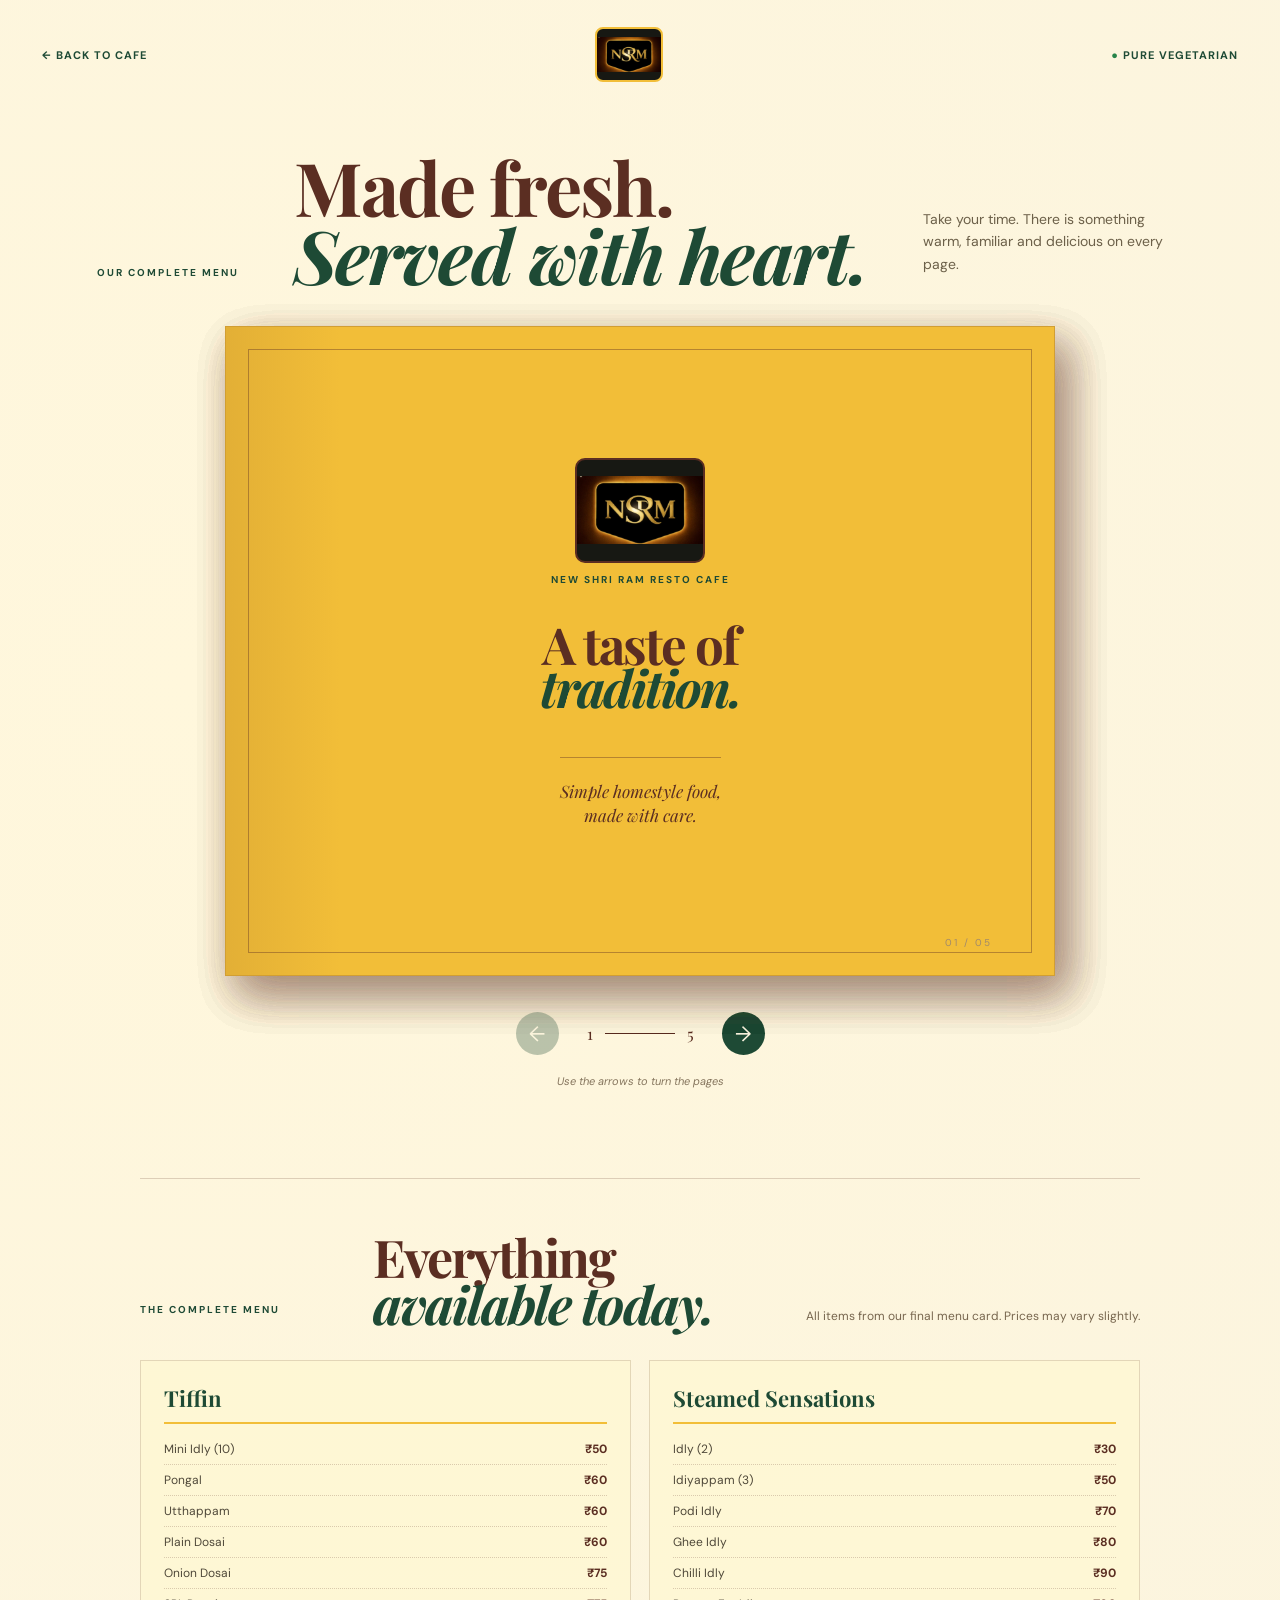
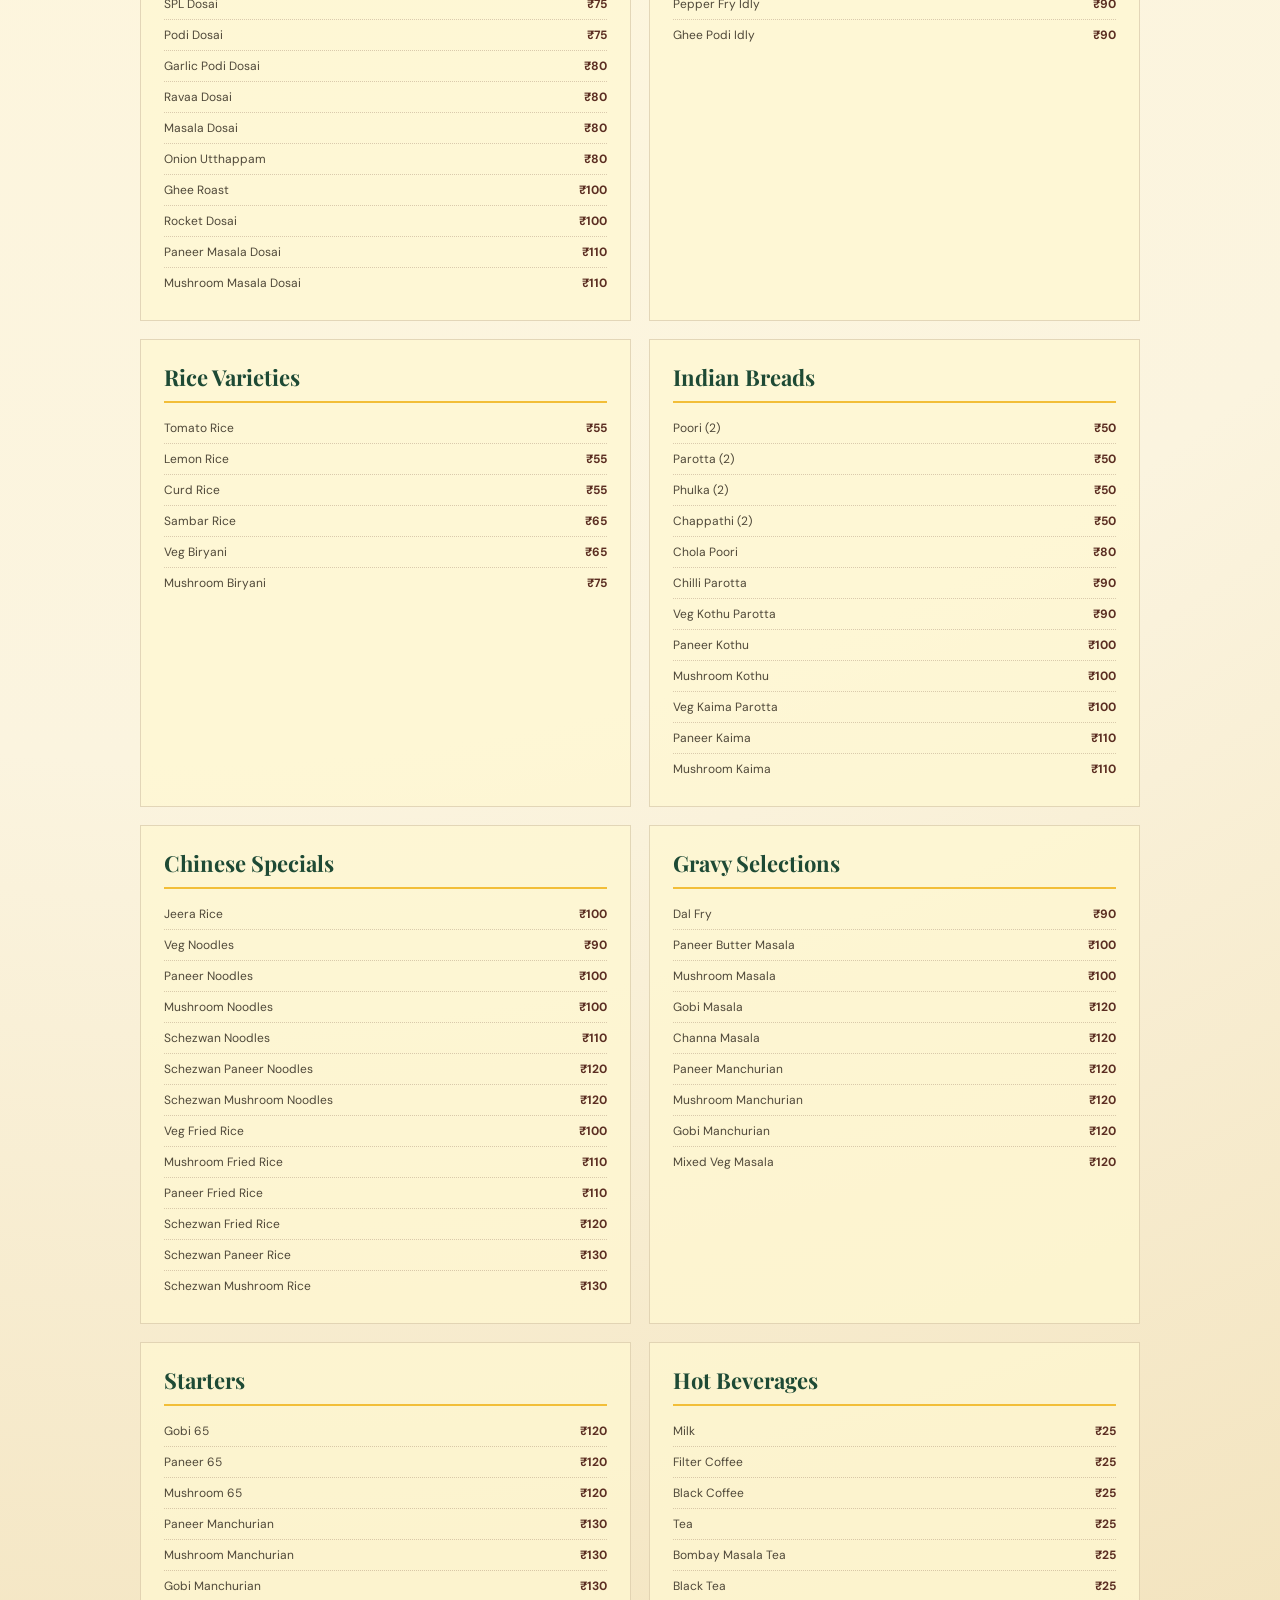
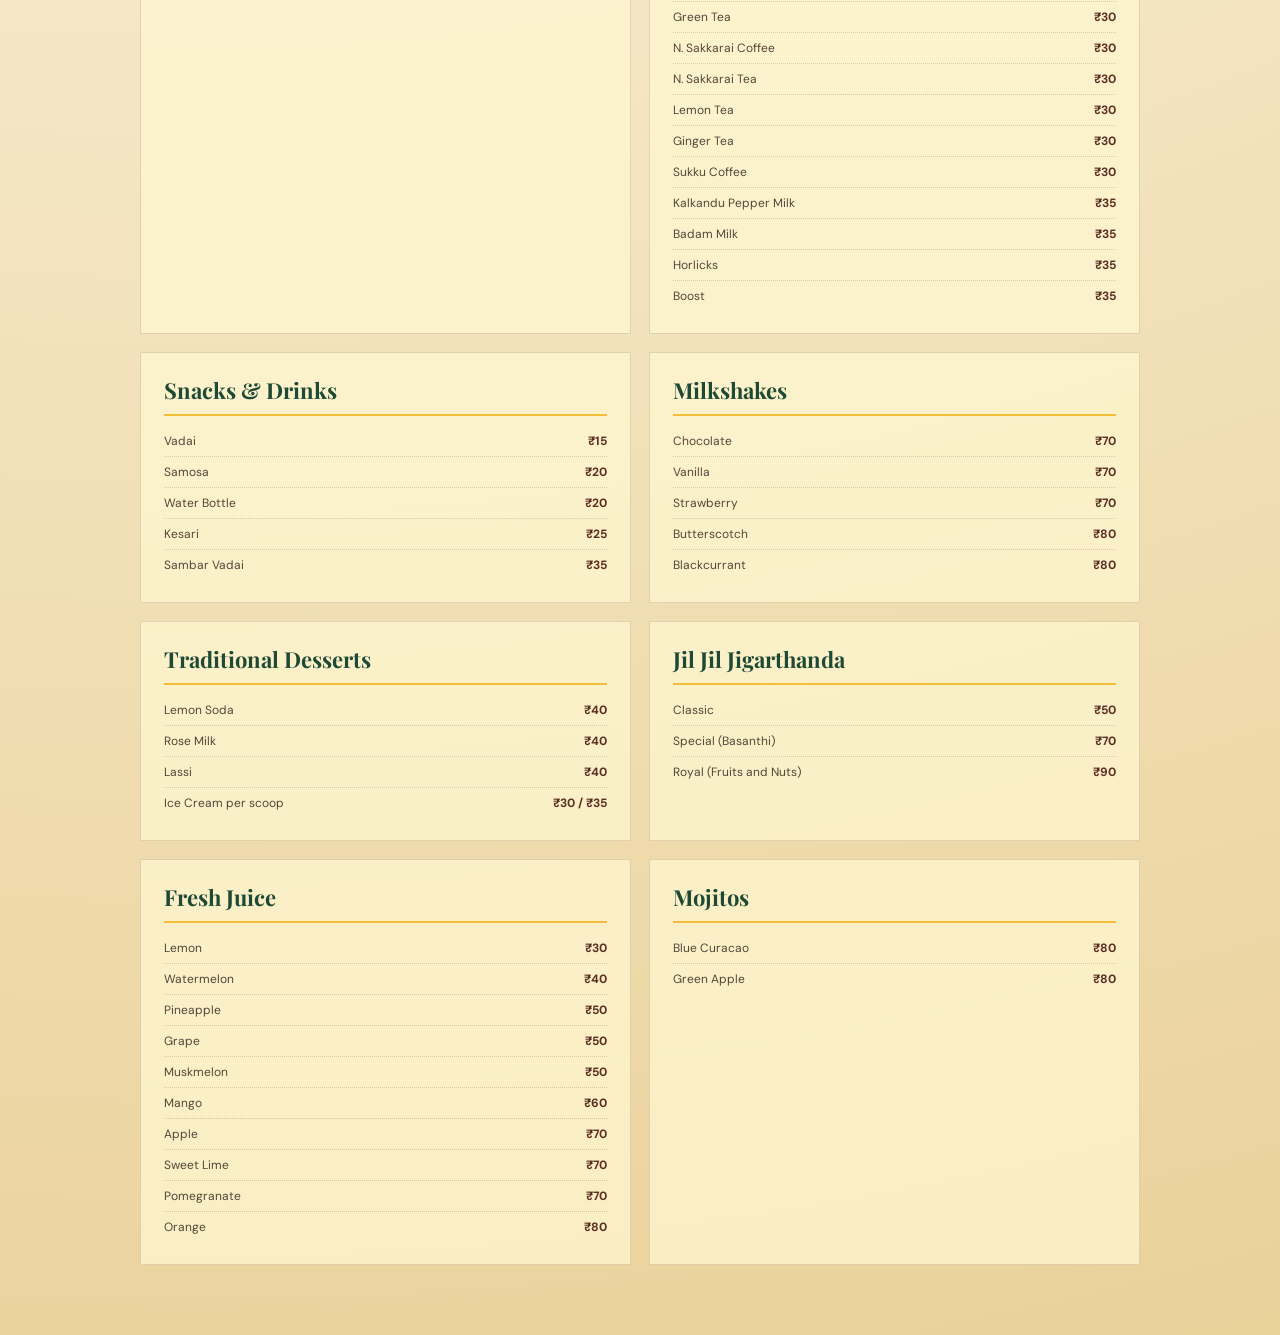
==== menu.html @ d4d5b0c5 "Publish restaurant portfolio website" ====
<!doctype html>
<html lang="en">

<head>
    <meta charset="utf-8">
    <meta name="viewport" content="width=device-width, initial-scale=1">
    <meta name="description"
        content="Complete menu of New Shri Ram Resto Cafe, a pure vegetarian South Indian restaurant in Madurai. See dosa, idli, pongal, rice, biryani, Chinese specials, beverages, juices and desserts with prices.">
    <meta name="keywords"
        content="New Shri Ram menu Madurai, pure veg menu Madurai, South Indian food menu, dosa price Madurai, vegetarian restaurant menu near railway station">
    <meta name="robots" content="index, follow, max-image-preview:large">
    <meta name="theme-color" content="#1e4a35">
    <meta property="og:type" content="website">
    <meta property="og:title" content="Complete Vegetarian Menu | New Shri Ram Resto Cafe Madurai">
    <meta property="og:description"
        content="Browse the complete New Shri Ram Resto Cafe menu with South Indian tiffin, rice, breads, Chinese specials, gravies, drinks and desserts.">
    <meta property="og:image" content="assets/logo.jpeg">
    <title>Complete Pure Vegetarian Menu in Madurai | New Shri Ram Resto Cafe</title>
    <link rel="preconnect" href="https://fonts.googleapis.com">
    <link rel="preconnect" href="https://fonts.gstatic.com" crossorigin>
    <link
        href="https://fonts.googleapis.com/css2?family=DM+Sans:wght@400;500;700&family=Playfair+Display:wght@600;700;800&display=swap"
        rel="stylesheet">
    <link rel="stylesheet" href="menu.css">
</head>

<body>
    <header class="menu-header">
        <a class="back-link" href="index.html">← Back to cafe</a>
        <a class="menu-brand" href="index.html"><img src="assets/logo.jpeg" alt="New Shri Ram Resto Cafe logo"></a>
        <span class="pure-veg">● Pure vegetarian</span>
    </header>

    <main class="menu-book-wrap">
        <div class="menu-intro">
            <p class="eyebrow">Our complete menu</p>
            <h1>Made fresh.<br><em>Served with heart.</em></h1>
            <p>Take your time. There is something warm, familiar and delicious on every page.</p>
        </div>
        <div class="book-stage" aria-label="Interactive restaurant menu">
            <div class="book" id="menuBook">
                <article class="menu-page cover-page">
                    <img class="cover-logo" src="assets/logo.jpeg" alt="New Shri Ram Resto Cafe logo">
                    <p class="eyebrow light">New Shri Ram Resto Cafe</p>
                    <h2>A taste of<br><em>tradition.</em></h2>
                    <p class="cover-note">Simple homestyle food,<br>made with care.</p><span class="page-number">01 /
                        05</span>
                </article>
                <article class="menu-page">
                    <div class="page-top">
                        <p class="eyebrow">01 · South Indian breakfast</p><span>Fresh from the kitchen</span>
                    </div>
                    <h2>Morning<br><em>classics</em></h2>
                    <div class="item-grid">
                        <div class="menu-item">
                            <h3>Idli</h3>
                            <p>Soft, fluffy steamed idlis, light and comforting.</p><small>With sambar, coconut chutney,
                                tomato chutney &amp; pudina chutney</small>
                        </div>
                        <div class="menu-item">
                            <h3>Idiyappam</h3>
                            <p>Delicate string hoppers, freshly steamed.</p><small>With coconut milk or veg
                                kurma</small>
                        </div>
                        <div class="menu-item">
                            <h3>Mini Idli</h3>
                            <p>Bite-sized idlis soaked in hot sambar.</p><small>With chutneys &amp; ghee</small>
                        </div>
                        <div class="menu-item">
                            <h3>Pongal</h3>
                            <p>Creamy, ghee-rich comfort dish with mild spices.</p><small>With sambar &amp;
                                chutneys</small>
                        </div>
                        <div class="menu-item">
                            <h3>Podi Idli</h3>
                            <p>Soft idlis tossed in flavourful podi &amp; ghee.</p><small>With sambar &amp;
                                chutneys</small>
                        </div>
                    </div><span class="page-number">02 / 05</span>
                </article>
                <article class="menu-page">
                    <div class="page-top">
                        <p class="eyebrow">02 · Dosa &amp; tiffin</p><span>Authentic taste</span>
                    </div>
                    <h2>Golden, crisp<br><em>and comforting</em></h2>
                    <div class="item-grid">
                        <div class="menu-item">
                            <h3>Garlic Podi Dosa</h3>
                            <p>Spicy podi with a punch of garlic, full of flavour.</p>
                        </div>
                        <div class="menu-item">
                            <h3>Ghee Dosa</h3>
                            <p>Cripy dosa roasted with rich aromatic ghee.</p>
                        </div>
                        <div class="menu-item">
                            <h3>Masala Dosa</h3>
                            <p>Golden dosa filled with flavourful potato masala.</p>
                        </div>
                        <div class="menu-item">
                            <h3>Poori</h3>
                            <p>Soft, fluffy pooris served hot.</p><small>With veg kurma</small>
                        </div>
                        <div class="menu-item">
                            <h3>Parotta</h3>
                            <p>Flaky, layered parotta with rich taste.</p><small>With veg kurma &amp; raita</small>
                        </div>
                        <div class="menu-item">
                            <h3>Chapathi</h3>
                            <p>Soft and light chapathi for a wholesome meal.</p><small>With veg kurma &amp;
                                raita</small>
                        </div>
                    </div><span class="page-number">03 / 05</span>
                </article>
                <article class="menu-page">
                    <div class="page-top">
                        <p class="eyebrow">03 · Rice &amp; Indo-Chinese</p><span>Hearty favourites</span>
                    </div>
                    <h2>Comfort in<br><em>every bowl</em></h2>
                    <div class="item-grid">
                        <div class="menu-item">
                            <h3>Lemon Rice</h3>
                            <p>Tangy, refreshing rice tempered with spices.</p><small>With sambar &amp; coconut
                                chutney</small>
                        </div>
                        <div class="menu-item">
                            <h3>Tomato Rice</h3>
                            <p>Spicy, flavourful rice cooked with fresh tomatoes.</p><small>With veg kurma &amp;
                                raita</small>
                        </div>
                        <div class="menu-item">
                            <h3>Curd Rice</h3>
                            <p>Cool, creamy and comforting.</p><small>With vegetable &amp; pickle</small>
                        </div>
                        <div class="menu-item">
                            <h3>Veg Fried Rice</h3>
                            <p>Fragrant rice stir-fried with fresh vegetables.</p>
                        </div>
                        <div class="menu-item">
                            <h3>Veg Noodles</h3>
                            <p>Perfectly cooked noodles with crisp vegetables.</p>
                        </div>
                        <div class="menu-item">
                            <h3>Chilli Paneer Gravy</h3>
                            <p>Soft paneer in a bold, flavourful gravy.</p>
                        </div>
                        <div class="menu-item">
                            <h3>Mushroom Masala Gravy</h3>
                            <p>Earthy mushrooms in a rich masala.</p>
                        </div>
                    </div><span class="page-number">04 / 05</span>
                </article>
                <article class="menu-page">
                    <div class="page-top">
                        <p class="eyebrow">04 · Drinks, sweets &amp; more</p><span>Save room for a little more</span>
                    </div>
                    <h2>Finish on a<br><em>sweet note</em></h2>
                    <div class="item-grid compact">
                        <div class="menu-item">
                            <h3>Jigar Thanda</h3>
                            <p>Madurai’s traditional creamy, energising drink.</p>
                        </div>
                        <div class="menu-item">
                            <h3>Fresh Juices</h3>
                            <p>Grape · Muskmelon · Apple · Pomegranate · Watermelon · Sweet Lime · Orange · Lime Soda ·
                                Pineapple</p>
                        </div>
                        <div class="menu-item">
                            <h3>Mushroom Biryani</h3>
                            <p>Rich, flavourful rice with perfectly cooked mushrooms.</p>
                        </div>
                        <div class="menu-item">
                            <h3>Veg Biryani</h3>
                            <p>Aromatic basmati rice with fresh vegetables and spices.</p>
                        </div>
                        <div class="menu-item">
                            <h3>Kesari</h3>
                            <p>Soft, rich and aromatic sweet made with ghee, rava &amp; nuts.</p>
                        </div>
                        <div class="menu-item">
                            <h3>Bun Halwa</h3>
                            <p>Rich, soft and melt-in-mouth traditional sweet.</p>
                        </div>
                        <div class="menu-item">
                            <h3>Classic Tea</h3>
                            <p>Perfectly brewed for every moment.</p>
                        </div>
                        <div class="menu-item">
                            <h3>Bombay Masala Tea</h3>
                            <p>Invigorating masala tea with unique spices.</p>
                        </div>
                        <div class="menu-item">
                            <h3>Filter Coffee</h3>
                            <p>Rich, aromatic South Indian filter coffee.</p>
                        </div>
                        <div class="menu-item">
                            <h3>Chole Poori</h3>
                            <p>Fluffy golden pooris with Punjabi chole.</p><small>Served with fresh onion raita, veg
                                kurma &amp; channa masala</small>
                        </div>
                    </div><span class="page-number">05 / 05</span>
                </article>
            </div>
        </div>
        <div class="book-controls"><button class="book-button" id="prevPage" aria-label="Previous menu page">←</button>
            <div class="progress"><span id="pageCounter">1</span><i></i><span>5</span></div><button class="book-button"
                id="nextPage" aria-label="Next menu page">→</button>
        </div>
        <p class="flip-hint">Use the arrows to turn the pages</p>
        <section class="full-catalogue" aria-labelledby="full-menu-title">
            <div class="catalogue-heading">
                <p class="eyebrow">The complete menu</p>
                <h2 id="full-menu-title">Everything<br><em>available today.</em></h2>
                <p>All items from our final menu card. Prices may vary slightly.</p>
            </div>
            <div class="catalogue-grid">
                <section class="catalogue-section">
                    <h3>Tiffin</h3>
                    <div class="catalogue-items"><span>Mini Idly
                            (10)<b>₹50</b></span><span>Pongal<b>₹60</b></span><span>Utthappam<b>₹60</b></span><span>Plain
                            Dosai<b>₹60</b></span><span>Onion Dosai<b>₹75</b></span><span>SPL
                            Dosai<b>₹75</b></span><span>Podi Dosai<b>₹75</b></span><span>Garlic Podi
                            Dosai<b>₹80</b></span><span>Ravaa Dosai<b>₹80</b></span><span>Masala
                            Dosai<b>₹80</b></span><span>Onion Utthappam<b>₹80</b></span><span>Ghee
                            Roast<b>₹100</b></span><span>Rocket Dosai<b>₹100</b></span><span>Paneer Masala
                            Dosai<b>₹110</b></span><span>Mushroom Masala Dosai<b>₹110</b></span></div>
                </section>
                <section class="catalogue-section">
                    <h3>Steamed Sensations</h3>
                    <div class="catalogue-items"><span>Idly (2)<b>₹30</b></span><span>Idiyappam
                            (3)<b>₹50</b></span><span>Podi Idly<b>₹70</b></span><span>Ghee
                            Idly<b>₹80</b></span><span>Chilli Idly<b>₹90</b></span><span>Pepper Fry
                            Idly<b>₹90</b></span><span>Ghee Podi Idly<b>₹90</b></span></div>
                </section>
                <section class="catalogue-section">
                    <h3>Rice Varieties</h3>
                    <div class="catalogue-items"><span>Tomato Rice<b>₹55</b></span><span>Lemon
                            Rice<b>₹55</b></span><span>Curd Rice<b>₹55</b></span><span>Sambar
                            Rice<b>₹65</b></span><span>Veg Biryani<b>₹65</b></span><span>Mushroom
                            Biryani<b>₹75</b></span></div>
                </section>
                <section class="catalogue-section">
                    <h3>Indian Breads</h3>
                    <div class="catalogue-items"><span>Poori (2)<b>₹50</b></span><span>Parotta
                            (2)<b>₹50</b></span><span>Phulka (2)<b>₹50</b></span><span>Chappathi
                            (2)<b>₹50</b></span><span>Chola Poori<b>₹80</b></span><span>Chilli
                            Parotta<b>₹90</b></span><span>Veg Kothu Parotta<b>₹90</b></span><span>Paneer
                            Kothu<b>₹100</b></span><span>Mushroom Kothu<b>₹100</b></span><span>Veg Kaima
                            Parotta<b>₹100</b></span><span>Paneer Kaima<b>₹110</b></span><span>Mushroom
                            Kaima<b>₹110</b></span></div>
                </section>
                <section class="catalogue-section">
                    <h3>Chinese Specials</h3>
                    <div class="catalogue-items"><span>Jeera Rice<b>₹100</b></span><span>Veg
                            Noodles<b>₹90</b></span><span>Paneer Noodles<b>₹100</b></span><span>Mushroom
                            Noodles<b>₹100</b></span><span>Schezwan Noodles<b>₹110</b></span><span>Schezwan Paneer
                            Noodles<b>₹120</b></span><span>Schezwan Mushroom Noodles<b>₹120</b></span><span>Veg Fried
                            Rice<b>₹100</b></span><span>Mushroom Fried Rice<b>₹110</b></span><span>Paneer Fried
                            Rice<b>₹110</b></span><span>Schezwan Fried Rice<b>₹120</b></span><span>Schezwan Paneer
                            Rice<b>₹130</b></span><span>Schezwan Mushroom Rice<b>₹130</b></span></div>
                </section>
                <section class="catalogue-section">
                    <h3>Gravy Selections</h3>
                    <div class="catalogue-items"><span>Dal Fry<b>₹90</b></span><span>Paneer Butter
                            Masala<b>₹100</b></span><span>Mushroom Masala<b>₹100</b></span><span>Gobi
                            Masala<b>₹120</b></span><span>Channa Masala<b>₹120</b></span><span>Paneer
                            Manchurian<b>₹120</b></span><span>Mushroom Manchurian<b>₹120</b></span><span>Gobi
                            Manchurian<b>₹120</b></span><span>Mixed Veg Masala<b>₹120</b></span></div>
                </section>
                <section class="catalogue-section">
                    <h3>Starters</h3>
                    <div class="catalogue-items"><span>Gobi 65<b>₹120</b></span><span>Paneer
                            65<b>₹120</b></span><span>Mushroom 65<b>₹120</b></span><span>Paneer
                            Manchurian<b>₹130</b></span><span>Mushroom Manchurian<b>₹130</b></span><span>Gobi
                            Manchurian<b>₹130</b></span></div>
                </section>
                <section class="catalogue-section">
                    <h3>Hot Beverages</h3>
                    <div class="catalogue-items"><span>Milk<b>₹25</b></span><span>Filter
                            Coffee<b>₹25</b></span><span>Black
                            Coffee<b>₹25</b></span><span>Tea<b>₹25</b></span><span>Bombay Masala
                            Tea<b>₹25</b></span><span>Black Tea<b>₹25</b></span><span>Green Tea<b>₹30</b></span><span>N.
                            Sakkarai Coffee<b>₹30</b></span><span>N. Sakkarai Tea<b>₹30</b></span><span>Lemon
                            Tea<b>₹30</b></span><span>Ginger Tea<b>₹30</b></span><span>Sukku
                            Coffee<b>₹30</b></span><span>Kalkandu Pepper Milk<b>₹35</b></span><span>Badam
                            Milk<b>₹35</b></span><span>Horlicks<b>₹35</b></span><span>Boost<b>₹35</b></span></div>
                </section>
                <section class="catalogue-section">
                    <h3>Snacks &amp; Drinks</h3>
                    <div class="catalogue-items"><span>Vadai<b>₹15</b></span><span>Samosa<b>₹20</b></span><span>Water
                            Bottle<b>₹20</b></span><span>Kesari<b>₹25</b></span><span>Sambar Vadai<b>₹35</b></span>
                    </div>
                </section>
                <section class="catalogue-section">
                    <h3>Milkshakes</h3>
                    <div class="catalogue-items">
                        <span>Chocolate<b>₹70</b></span><span>Vanilla<b>₹70</b></span><span>Strawberry<b>₹70</b></span><span>Butterscotch<b>₹80</b></span><span>Blackcurrant<b>₹80</b></span>
                    </div>
                </section>
                <section class="catalogue-section">
                    <h3>Traditional Desserts</h3>
                    <div class="catalogue-items"><span>Lemon Soda<b>₹40</b></span><span>Rose
                            Milk<b>₹40</b></span><span>Lassi<b>₹40</b></span><span>Ice Cream per scoop<b>₹30 /
                                ₹35</b></span></div>
                </section>
                <section class="catalogue-section">
                    <h3>Jil Jil Jigarthanda</h3>
                    <div class="catalogue-items"><span>Classic<b>₹50</b></span><span>Special
                            (Basanthi)<b>₹70</b></span><span>Royal (Fruits and Nuts)<b>₹90</b></span></div>
                </section>
                <section class="catalogue-section">
                    <h3>Fresh Juice</h3>
                    <div class="catalogue-items">
                        <span>Lemon<b>₹30</b></span><span>Watermelon<b>₹40</b></span><span>Pineapple<b>₹50</b></span><span>Grape<b>₹50</b></span><span>Muskmelon<b>₹50</b></span><span>Mango<b>₹60</b></span><span>Apple<b>₹70</b></span><span>Sweet
                            Lime<b>₹70</b></span><span>Pomegranate<b>₹70</b></span><span>Orange<b>₹80</b></span>
                    </div>
                </section>
                <section class="catalogue-section">
                    <h3>Mojitos</h3>
                    <div class="catalogue-items"><span>Blue Curacao<b>₹80</b></span><span>Green Apple<b>₹80</b></span>
                    </div>
                </section>
            </div>
        </section>
    </main>
    <script src="menu.js"></script>
</body>

</html>
---- menu.css ----
.cover-logo { background:var(--dark); border:2px solid var(--brown); border-radius:10px; display:block; height:105px; object-fit:contain; width:130px; }
@media (max-width:700px) {
	.menu-header-actions { align-items:flex-end; }
	.pdf-link { font-size:9px; }
	.final-menu-note { align-items:flex-start; flex-direction:column; gap:8px; }
	.final-menu-note a { margin-left:0; }
	.final-menu-note strong { font-size:15px; }
}
:root { --cream:#fbf4df; --paper:#fffaf0; --yellow:#f2be38; --green:#1e4a35; --dark:#171813; --brown:#5b2e22; --line:rgba(91,46,34,.2); }
* { box-sizing:border-box; } body { background:radial-gradient(circle at 15% 15%,#fff7dc 0,#fbf4df 42%,#ead19a 100%); color:var(--dark); font-family:'DM Sans',sans-serif; margin:0; min-height:100vh; } a { color:inherit; text-decoration:none; } button { font:inherit; }
.menu-header { align-items:center; display:flex; justify-content:space-between; margin:auto; max-width:1260px; padding:27px 32px; }.back-link { color:var(--green); font-size:11px; font-weight:bold; letter-spacing:1px; text-transform:uppercase; }.menu-brand { align-items:center; display:flex; }.menu-brand img { background:var(--dark); border:2px solid var(--yellow); border-radius:8px; display:block; height:55px; object-fit:contain; width:68px; }.menu-header-actions { align-items:flex-end; display:flex; flex-direction:column; gap:8px; }.pdf-link { border-bottom:1px solid var(--brown); color:var(--brown); font-size:10px; font-weight:bold; letter-spacing:1px; padding-bottom:3px; text-transform:uppercase; }.pure-veg { color:var(--green); font-size:11px; font-weight:bold; letter-spacing:1px; text-transform:uppercase; }.pure-veg:first-letter { color:#278449; }
.menu-book-wrap { margin:auto; max-width:1150px; padding:30px 32px 70px; }.menu-intro { align-items:end; display:flex; justify-content:space-between; margin-bottom:37px; }.eyebrow { color:var(--green); font-size:10px; font-weight:bold; letter-spacing:2px; text-transform:uppercase; }.menu-intro h1 { color:var(--brown); font-family:'Playfair Display',serif; font-size:clamp(42px,6vw,74px); letter-spacing:-2px; line-height:.92; margin:14px 0 0; }.menu-intro h1 em { color:var(--green); }.menu-intro>p:last-child { color:#6c6049; font-size:14px; line-height:1.6; max-width:260px; }
.final-menu-note { align-items:center; background:rgba(242,190,56,.3); border-left:4px solid var(--green); display:flex; gap:18px; margin:-8px 0 28px; padding:14px 18px; }.final-menu-note span { color:var(--green); font-size:9px; font-weight:bold; letter-spacing:1.5px; text-transform:uppercase; }.final-menu-note strong { color:var(--brown); font-family:'Playfair Display',serif; font-size:16px; }.final-menu-note a { border-bottom:1px solid var(--green); color:var(--green); font-size:11px; font-weight:bold; margin-left:auto; padding-bottom:3px; }
.book-stage { perspective:2200px; }.book { height:650px; margin:auto; max-width:830px; position:relative; transform-style:preserve-3d; width:100%; }.menu-page { background:#fff8d2; border:1px solid rgba(91,46,34,.22); box-shadow:12px 18px 40px rgba(91,46,34,.15); height:100%; left:0; overflow:hidden; padding:47px 64px; position:absolute; top:0; transform-origin:left center; transition:transform .85s cubic-bezier(.65,.05,.36,1), box-shadow .85s ease; width:100%; }.menu-page:before { border:1px solid rgba(30,74,53,.22); content:''; inset:15px; pointer-events:none; position:absolute; }.menu-page:after { background:linear-gradient(90deg,rgba(91,46,34,.1),transparent 14%); content:''; inset:0; pointer-events:none; position:absolute; }.menu-page:nth-child(2) { z-index:5; }.menu-page:nth-child(3) { z-index:4; }.menu-page:nth-child(4) { z-index:3; }.menu-page:nth-child(5) { z-index:2; }.menu-page.flipped { box-shadow:-8px 12px 28px rgba(91,46,34,.1); transform:rotateY(-180deg); }.cover-page { align-items:center; background:var(--yellow); color:var(--green); display:flex; flex-direction:column; justify-content:center; text-align:center; }.cover-page:before { border:1px solid rgba(91,46,34,.4); content:''; inset:22px; position:absolute; }.cover-page h2 { color:var(--brown); font-family:'Playfair Display',serif; font-size:clamp(63px,8vw,100px); letter-spacing:-4px; line-height:.82; margin:22px 0; position:relative; }.cover-page h2 em { color:var(--green); }.cover-mark { color:var(--brown); font-family:Georgia,serif; font-size:20px; letter-spacing:4px; margin:0; }.cover-page .light { color:var(--green); }.cover-note { border-top:1px solid rgba(91,46,34,.4); color:var(--brown); font-family:'Playfair Display',serif; font-size:17px; font-style:italic; line-height:1.4; padding-top:22px; }.page-top { align-items:center; border-bottom:1px solid var(--line); display:flex; justify-content:space-between; padding-bottom:13px; }.page-top .eyebrow { margin:0; }.page-top .eyebrow:before { color:var(--green); content:'❧'; font-size:16px; margin-right:7px; }.page-top>span { color:#93795a; font-size:10px; font-style:italic; }.menu-page h2 { color:var(--brown); font-family:'Playfair Display',serif; font-size:51px; letter-spacing:-2px; line-height:.86; margin:27px 0 30px; }.menu-page h2 em { color:var(--green); }.item-grid { display:grid; gap:22px 30px; grid-template-columns:1fr 1fr; }.menu-item { border-bottom:1px solid rgba(91,46,34,.18); padding-bottom:12px; }.menu-item h3 { color:var(--brown); font-family:'Playfair Display',serif; font-size:20px; margin:0 0 5px; }.menu-item p { color:#544d3d; font-size:12px; line-height:1.4; margin:0; }.menu-item small { color:var(--green); display:block; font-size:10px; line-height:1.35; margin-top:5px; }.compact { gap:13px 25px; }.compact .menu-item { padding-bottom:8px; }.compact .menu-item h3 { font-size:17px; }.compact .menu-item p { font-size:10px; }.compact .menu-item small { font-size:9px; }.page-number { bottom:26px; color:#a18a6a; font-size:10px; letter-spacing:2px; position:absolute; right:62px; }
.book-controls { align-items:center; display:flex; gap:28px; justify-content:center; margin-top:36px; }.book-button { background:var(--green); border:0; border-radius:50%; color:var(--cream); cursor:pointer; font-size:21px; height:43px; transition:background .2s,transform .2s; width:43px; }.book-button:hover:not(:disabled) { background:var(--brown); transform:scale(1.08); }.book-button:disabled { cursor:not-allowed; opacity:.3; }.progress { align-items:center; color:var(--brown); display:flex; font-family:'Playfair Display',serif; font-size:16px; gap:12px; }.progress i { background:var(--brown); display:block; height:1px; width:70px; }.flip-hint { color:#85755d; font-size:11px; font-style:italic; margin-top:19px; text-align:center; }
@media (max-width:700px) { .menu-header { padding:19px 20px; }.pure-veg { display:none; }.menu-book-wrap { padding:38px 16px 55px; }.menu-intro { align-items:start; display:block; }.menu-intro>p:last-child { margin-top:24px; }.book { height:750px; }.menu-page { padding:34px 26px; }.menu-page h2 { font-size:42px; }.item-grid { gap:16px 18px; }.menu-item h3 { font-size:17px; }.menu-item p { font-size:11px; }.menu-item small { font-size:9px; }.compact { gap:11px 15px; }.compact .menu-item h3 { font-size:15px; }.page-number { bottom:20px; right:28px; }.cover-page h2 { font-size:68px; } }
.full-catalogue { border-top:1px solid var(--line); margin:90px auto 0; max-width:1000px; padding-top:55px; }.catalogue-heading { align-items:end; display:flex; justify-content:space-between; margin-bottom:32px; }.catalogue-heading .eyebrow { margin:0 0 12px; }.catalogue-heading h2 { color:var(--brown); font-family:'Playfair Display',serif; font-size:52px; letter-spacing:-2px; line-height:.9; margin:0; }.catalogue-heading h2 em { color:var(--green); }.catalogue-heading>p:last-child { color:#77664e; font-size:12px; margin:0 0 4px; }.catalogue-grid { display:grid; gap:18px; grid-template-columns:repeat(2,1fr); }.catalogue-section { background:rgba(255,248,210,.72); border:1px solid rgba(91,46,34,.16); padding:22px 23px; }.catalogue-section h3 { border-bottom:2px solid var(--yellow); color:var(--green); font-family:'Playfair Display',serif; font-size:22px; margin:0 0 10px; padding-bottom:9px; }.catalogue-items span { align-items:baseline; border-bottom:1px dotted rgba(91,46,34,.22); color:#4f4839; display:flex; font-size:12px; justify-content:space-between; gap:15px; padding:7px 0; }.catalogue-items span:last-child { border-bottom:0; }.catalogue-items b { color:var(--brown); font-size:12px; white-space:nowrap; }
@media (max-width:700px) { .full-catalogue { margin-top:65px; padding-top:40px; }.catalogue-heading { align-items:start; display:block; }.catalogue-heading h2 { font-size:43px; }.catalogue-heading>p:last-child { margin-top:18px; }.catalogue-grid { grid-template-columns:1fr; }.catalogue-section { padding:18px; }.catalogue-section h3 { font-size:20px; }.catalogue-items span { font-size:11px; } }
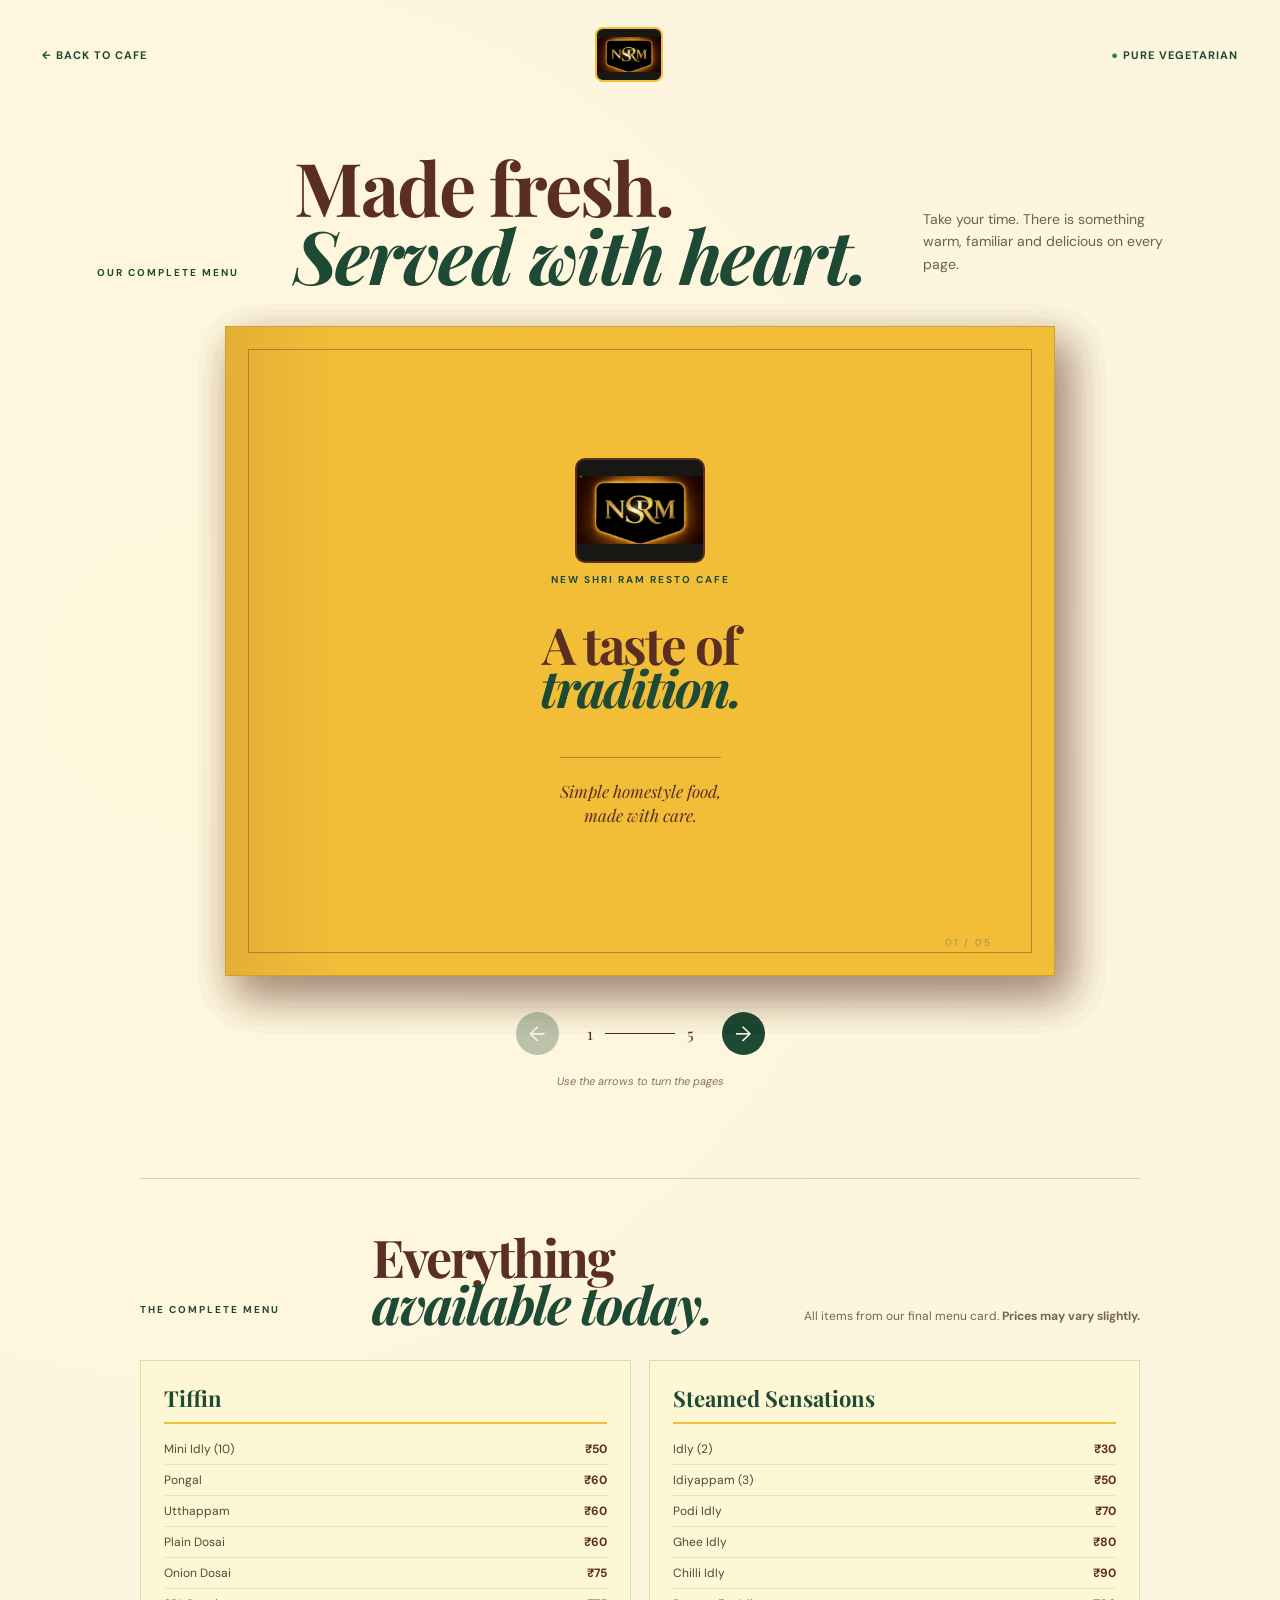
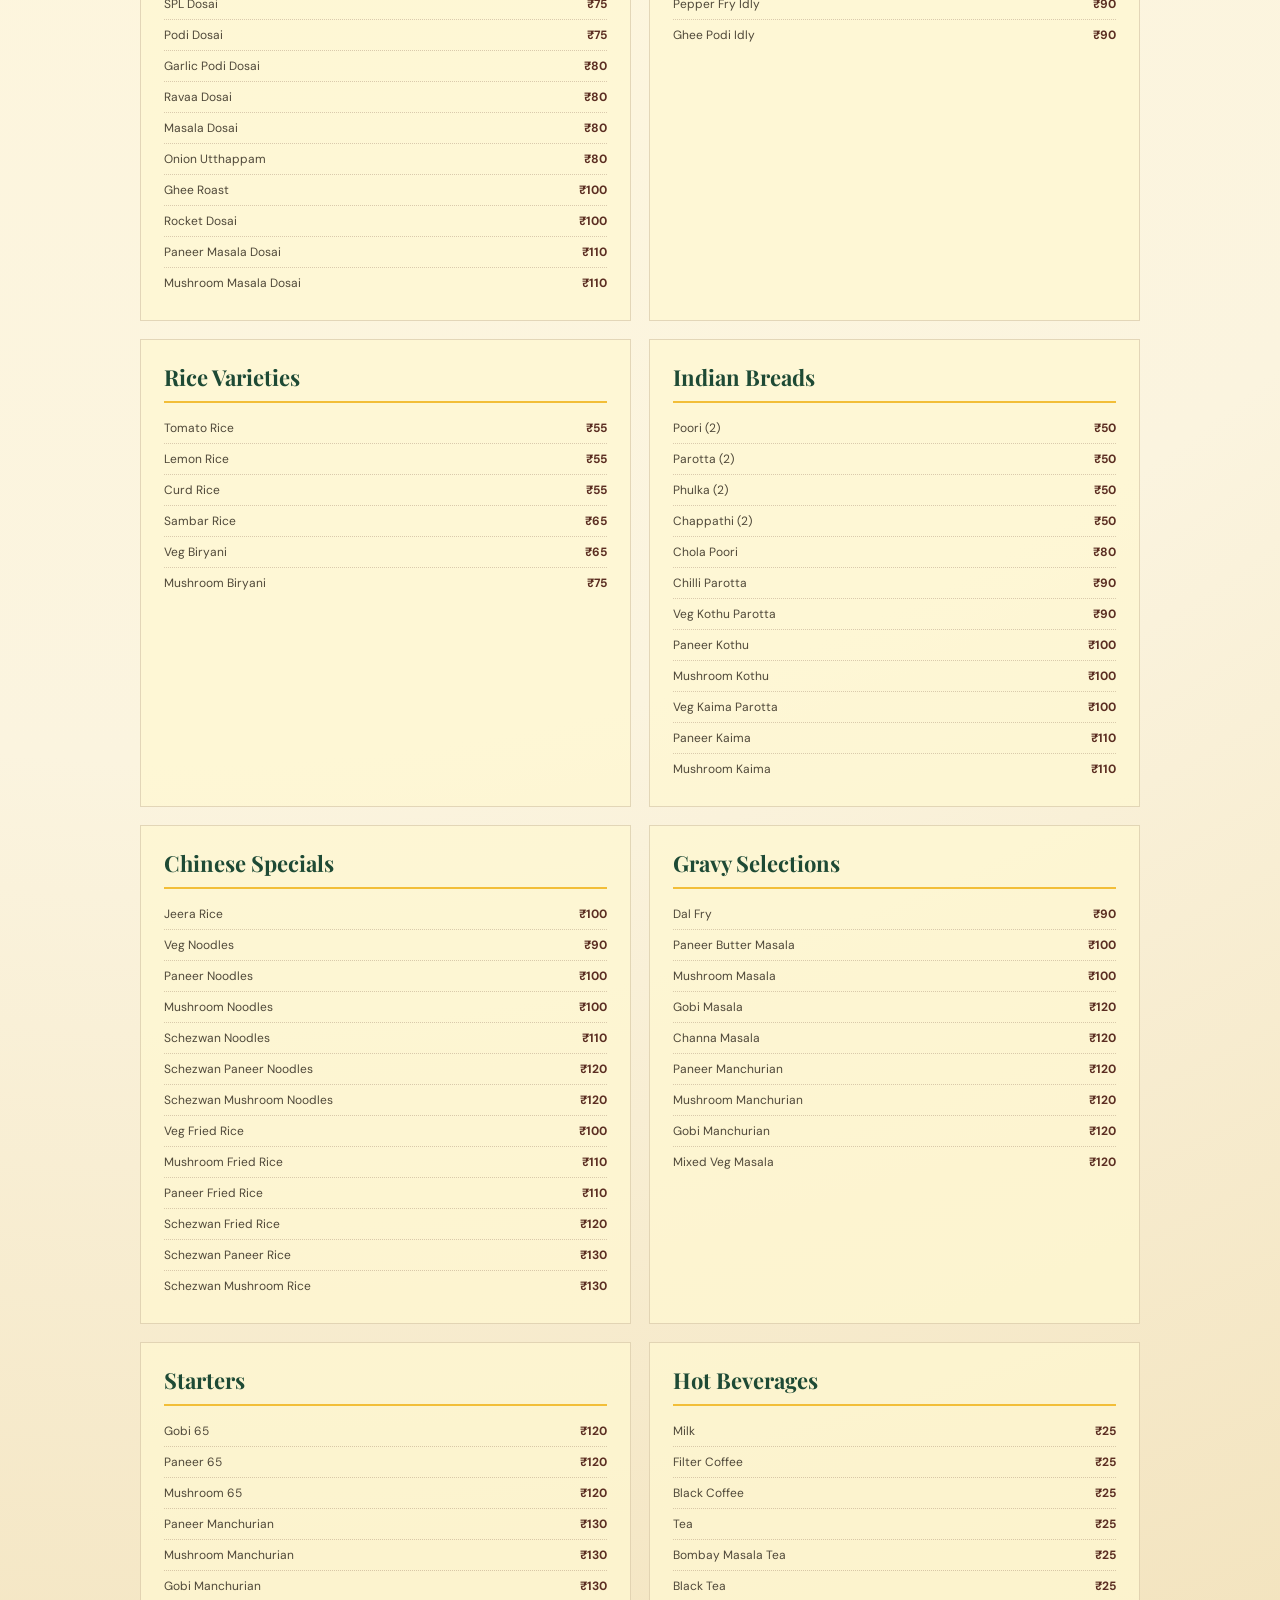
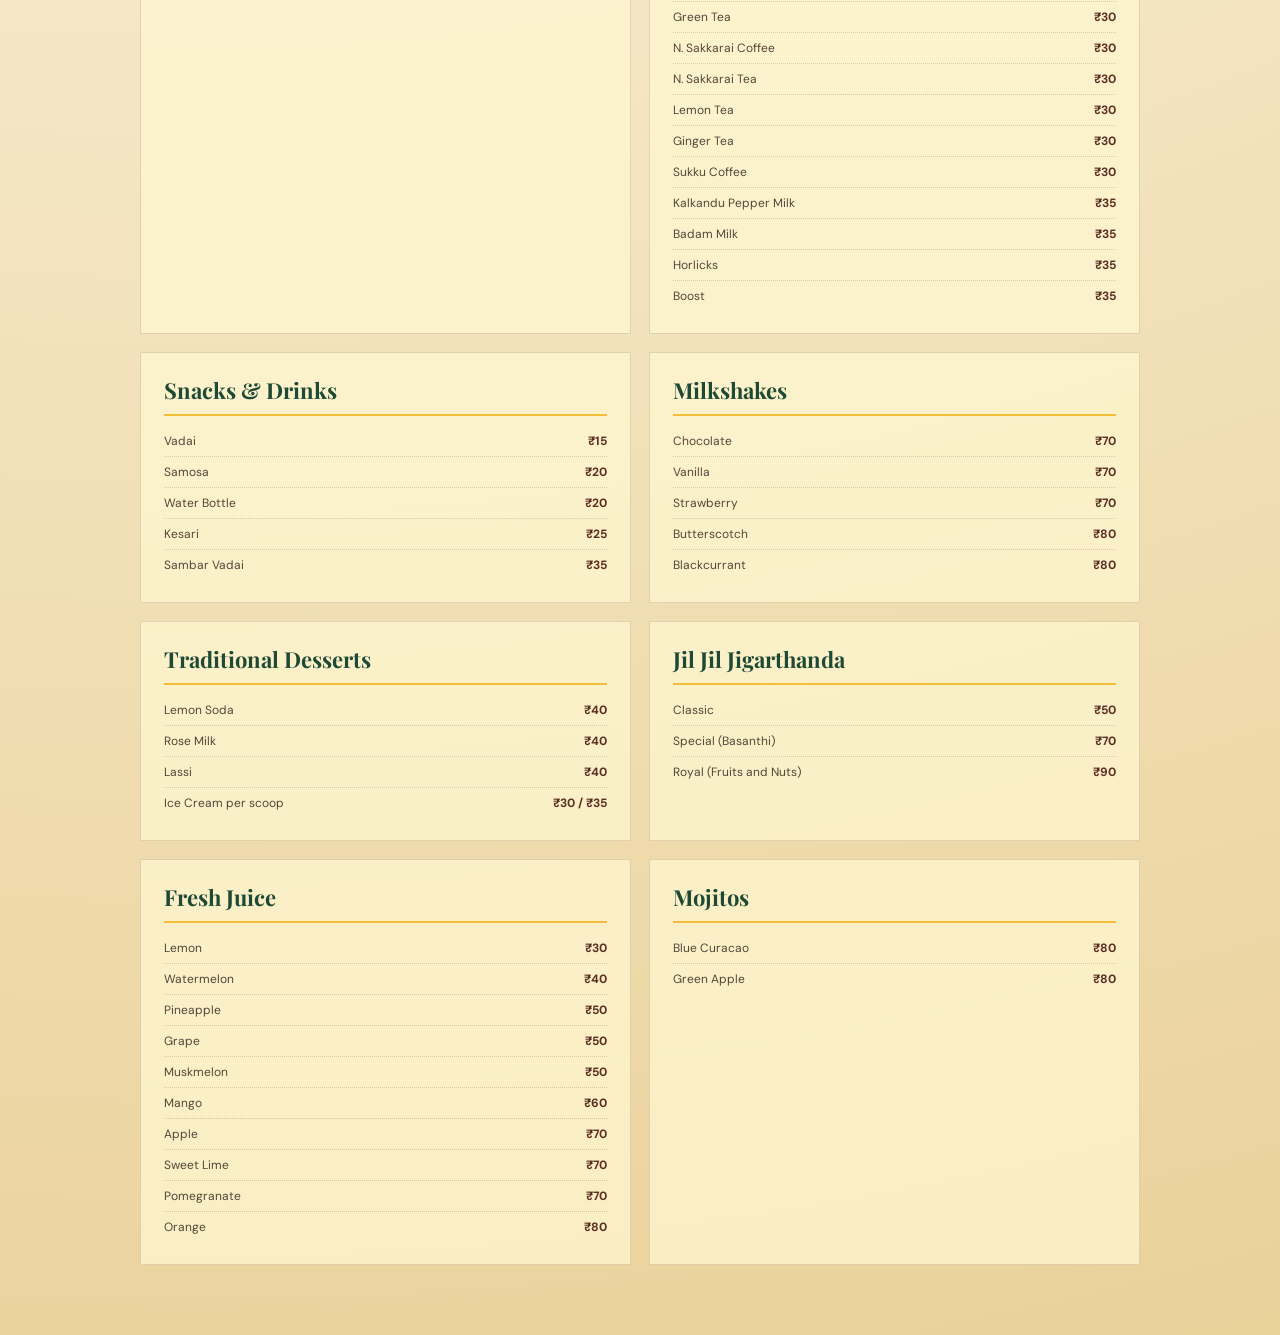
==== commit b76e155a: "Update menu.html" ====
--- a/menu.html
+++ b/menu.html
@@ -210,7 +210,7 @@
             <div class="catalogue-heading">
                 <p class="eyebrow">The complete menu</p>
                 <h2 id="full-menu-title">Everything<br><em>available today.</em></h2>
-                <p>All items from our final menu card. Prices may vary slightly.</p>
+                <p>All items from our final menu card. <strong>Prices may vary slightly.</strong></p>
             </div>
             <div class="catalogue-grid">
                 <section class="catalogue-section">
@@ -325,4 +325,4 @@
     <script src="menu.js"></script>
 </body>
 
-</html>+</html>
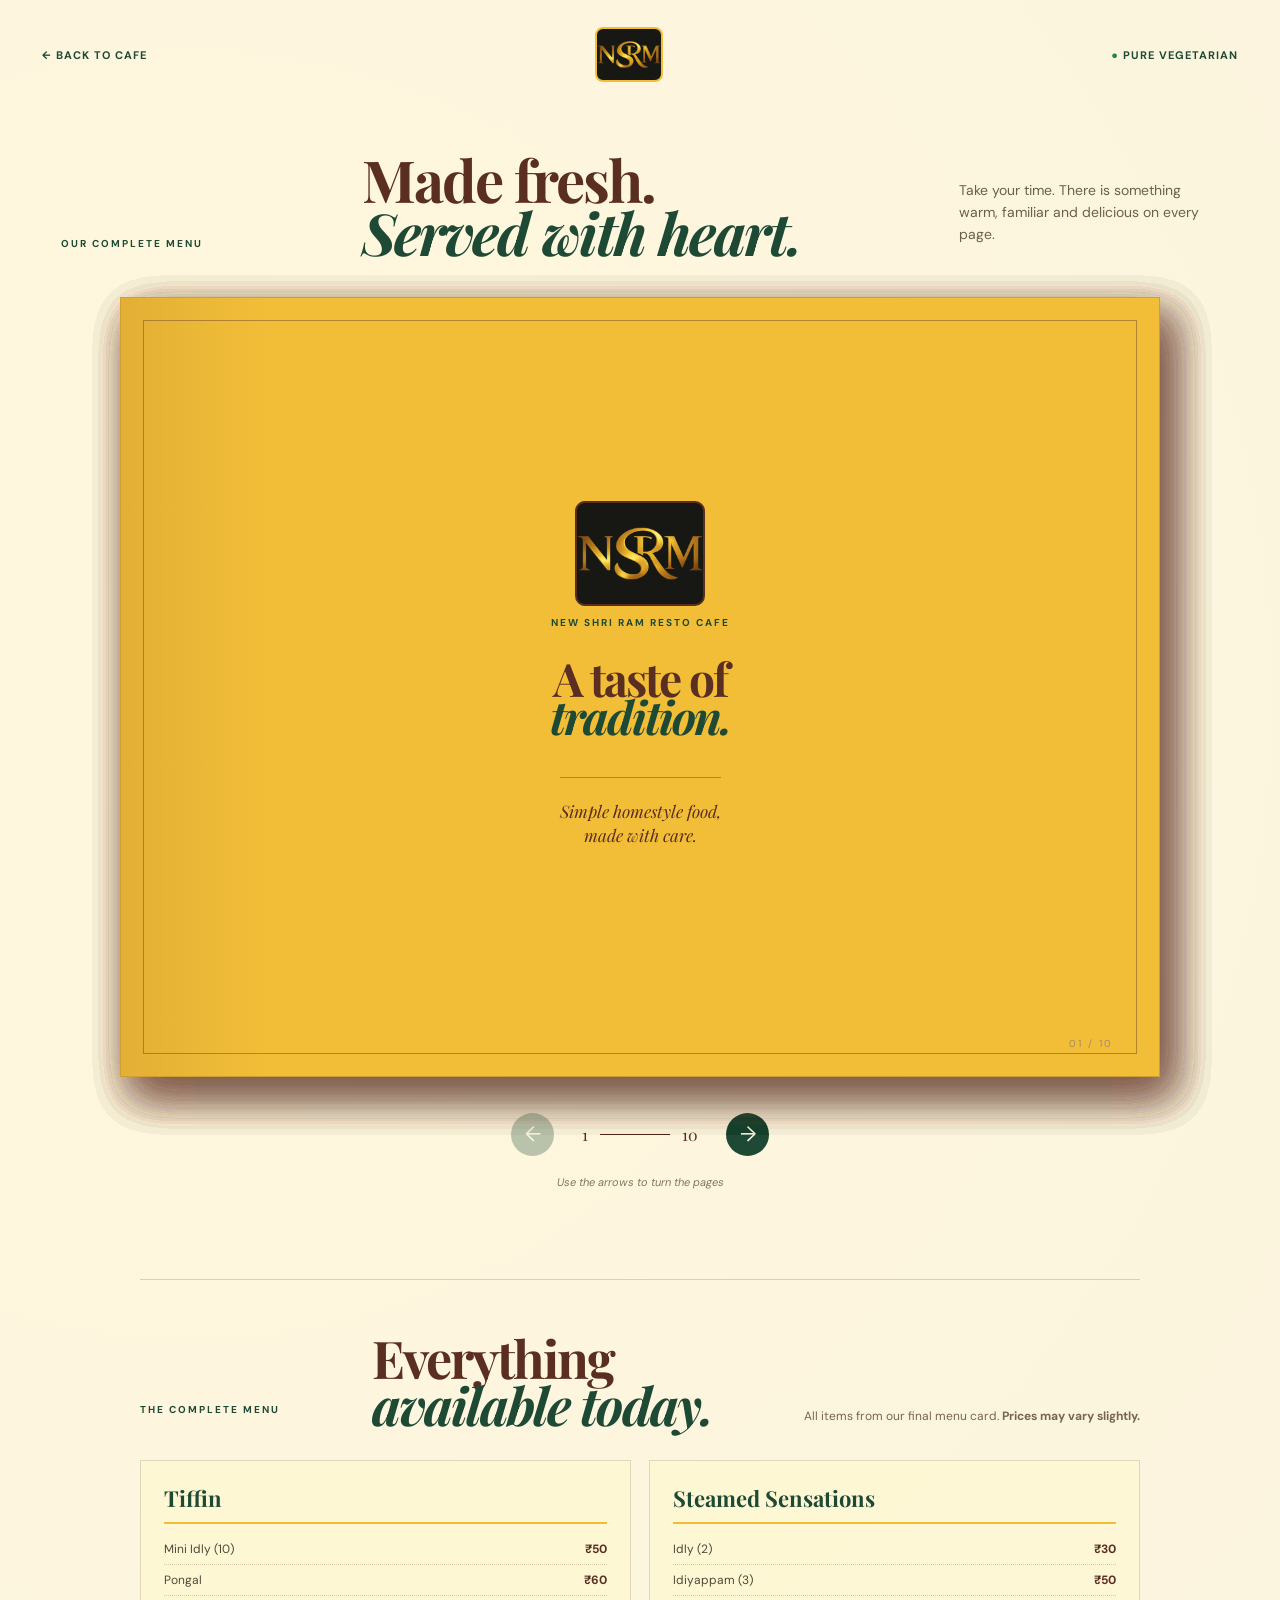
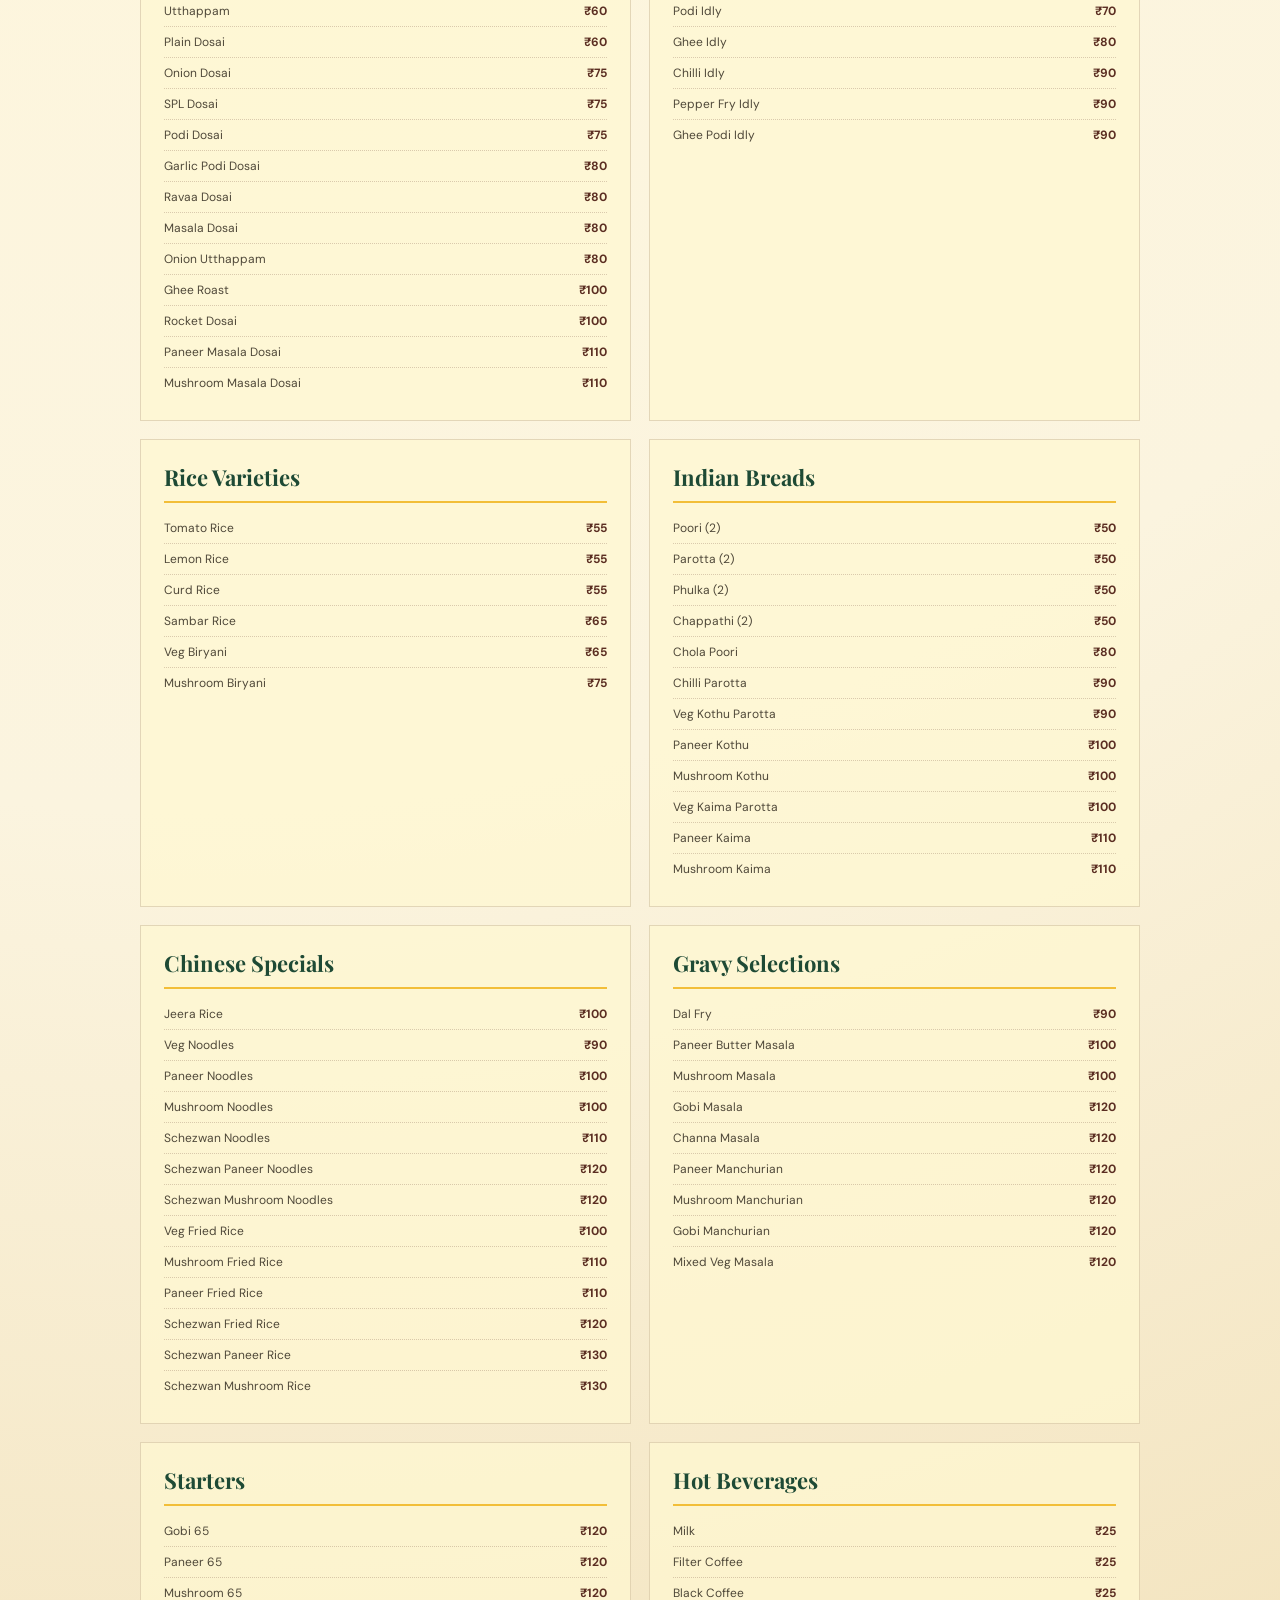
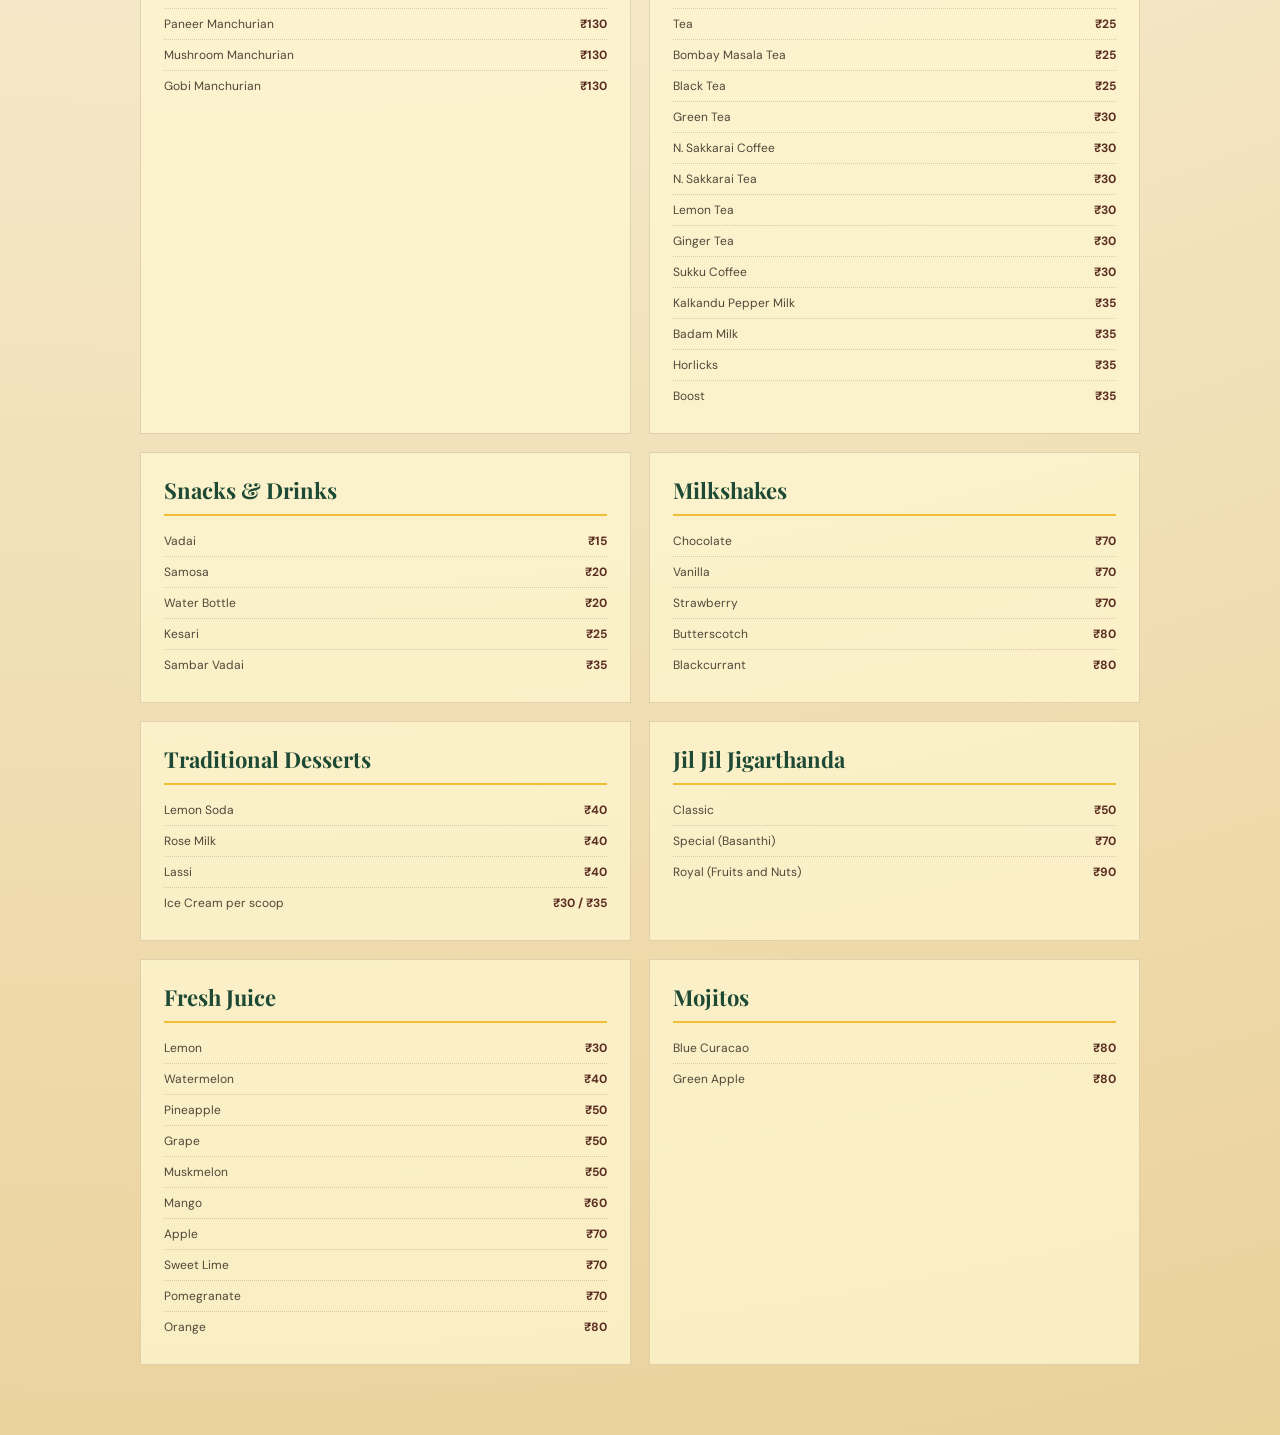
==== commit fc71402b: "updated menu book final" ====
--- a/menu.html
+++ b/menu.html
@@ -14,10 +14,12 @@
     <meta property="og:title" content="Complete Vegetarian Menu | New Shri Ram Resto Cafe Madurai">
     <meta property="og:description"
         content="Browse the complete New Shri Ram Resto Cafe menu with South Indian tiffin, rice, breads, Chinese specials, gravies, drinks and desserts.">
-    <meta property="og:image" content="assets/logo.jpeg">
+    <meta property="og:image" content="assets/nsrm logo bg removed.png">
     <title>Complete Pure Vegetarian Menu in Madurai | New Shri Ram Resto Cafe</title>
     <link rel="preconnect" href="https://fonts.googleapis.com">
     <link rel="preconnect" href="https://fonts.gstatic.com" crossorigin>
+    <link rel="icon" type="image/png" href="assets/nsrm logo bg removed.png">
+    <link rel="shortcut icon" href="assets/nsrm logo bg removed.png">
     <link
         href="https://fonts.googleapis.com/css2?family=DM+Sans:wght@400;500;700&family=Playfair+Display:wght@600;700;800&display=swap"
         rel="stylesheet">
@@ -27,7 +29,8 @@
 <body>
     <header class="menu-header">
         <a class="back-link" href="index.html">← Back to cafe</a>
-        <a class="menu-brand" href="index.html"><img src="assets/logo.jpeg" alt="New Shri Ram Resto Cafe logo"></a>
+        <a class="menu-brand" href="index.html"><img src="assets/nsrm logo bg removed.png"
+                alt="New Shri Ram Resto Cafe logo"></a>
         <span class="pure-veg">● Pure vegetarian</span>
     </header>
 
@@ -40,17 +43,18 @@
         <div class="book-stage" aria-label="Interactive restaurant menu">
             <div class="book" id="menuBook">
                 <article class="menu-page cover-page">
-                    <img class="cover-logo" src="assets/logo.jpeg" alt="New Shri Ram Resto Cafe logo">
+                    <img class="cover-logo" src="assets/nsrm logo bg removed.png" alt="New Shri Ram Resto Cafe logo">
                     <p class="eyebrow light">New Shri Ram Resto Cafe</p>
                     <h2>A taste of<br><em>tradition.</em></h2>
                     <p class="cover-note">Simple homestyle food,<br>made with care.</p><span class="page-number">01 /
-                        05</span>
-                </article>
-                <article class="menu-page">
-                    <div class="page-top">
-                        <p class="eyebrow">01 · South Indian breakfast</p><span>Fresh from the kitchen</span>
-                    </div>
-                    <h2>Morning<br><em>classics</em></h2>
+                        10</span>
+                </article>
+                <article class="menu-page">
+                    <div class="page-top">
+                        <p class="eyebrow">01 · Morning classics &amp; steamed sensations</p><span>Fresh from the
+                            kitchen</span>
+                    </div>
+                    <h2>Morning<br><em>classics</em> </h2>
                     <div class="item-grid">
                         <div class="menu-item">
                             <h3>Idli</h3>
@@ -63,7 +67,7 @@
                                 kurma</small>
                         </div>
                         <div class="menu-item">
-                            <h3>Mini Idli</h3>
+                            <h3><img src="assets/child.svg" alt="Mini Idli icon" class="menu-mini-icon"> Mini Idli</h3>
                             <p>Bite-sized idlis soaked in hot sambar.</p><small>With chutneys &amp; ghee</small>
                         </div>
                         <div class="menu-item">
@@ -76,7 +80,35 @@
                             <p>Soft idlis tossed in flavourful podi &amp; ghee.</p><small>With sambar &amp;
                                 chutneys</small>
                         </div>
-                    </div><span class="page-number">02 / 05</span>
+                        <div class="menu-item">
+                            <h3>Ghee Idly</h3>
+                            <p>Classic idly finished with rich ghee.</p>
+                        </div>
+                        <div class="menu-item">
+                            <h3>Utthappam</h3>
+                            <p>Thick, soft and golden with a comforting batter finish.</p>
+                        </div>
+                        <div class="menu-item">
+                            <h3>★ Onion Utthappam</h3>
+                            <p>Perfectly cooked, soft and topped with onions.</p>
+                        </div>
+                        <div class="menu-item">
+                            <h3>Plain Dosai</h3>
+                            <p>Simple, crisp and comforting everyday favourite.</p>
+                        </div>
+                        <div class="menu-item">
+                            <h3>Chilli Idly</h3>
+                            <p>Spicy, punchy idly with a hot and vibrant finish.</p>
+                        </div>
+                        <div class="menu-item">
+                            <h3>Pepper Fry Idly</h3>
+                            <p>Fragrant pepper and spice bring an extra kick.</p>
+                        </div>
+                        <div class="menu-item">
+                            <h3>Ghee Podi Idly</h3>
+                            <p>Classic idly enhanced with podi, ghee and bold flavour.</p>
+                        </div>
+                    </div><span class="page-number">02 / 10</span>
                 </article>
                 <article class="menu-page">
                     <div class="page-top">
@@ -85,35 +117,113 @@
                     <h2>Golden, crisp<br><em>and comforting</em></h2>
                     <div class="item-grid">
                         <div class="menu-item">
+                            <h3>Masala Dosa</h3>
+                            <p>Golden dosa filled with flavourful potato masala.</p>
+                        </div>
+                        <div class="menu-item">
                             <h3>Garlic Podi Dosa</h3>
                             <p>Spicy podi with a punch of garlic, full of flavour.</p>
                         </div>
                         <div class="menu-item">
-                            <h3>Ghee Dosa</h3>
+                            <h3>★ Ghee Dosa</h3>
                             <p>Cripy dosa roasted with rich aromatic ghee.</p>
                         </div>
                         <div class="menu-item">
-                            <h3>Masala Dosa</h3>
-                            <p>Golden dosa filled with flavourful potato masala.</p>
+                            <h3>Onion Dosai</h3>
+                            <p>Flavourful onion-studded dosa, crisp and aromatic.</p>
+                        </div>
+                        <div class="menu-item">
+                            <h3>Spl Dosai</h3>
+                            <p>Chef’s special dosa with a richer, homestyle finish.</p>
+                        </div>
+                        <div class="menu-item">
+                            <h3>Podi Dosai</h3>
+                            <p>Crackling dosa tossed with roasted podi spice.</p>
+                        </div>
+                        <div class="menu-item">
+                            <h3>Garlic Podi Dosai</h3>
+                            <p>Bold garlic and podi flavour layered into a crisp dosa.</p>
+                        </div>
+                        <div class="menu-item">
+                            <h3>★ Ravaa Dosai</h3>
+                            <p>Signature dosa with a rich, savoury texture and classic taste.</p>
+                        </div>
+                        <div class="menu-item">
+                            <h3>★ Ghee Roast</h3>
+                            <p>Signature favourite with a lush, buttery crisp finish.</p>
+                        </div>
+                        <div class="menu-item">
+                            <h3>★ Rocket Dosai</h3>
+                            <p>One of our house specials, bold and irresistible.</p>
+                        </div>
+                        <div class="menu-item">
+                            <h3>★ Paneer Masala Dosai</h3>
+                            <p>Rich paneer filling with a signature masala touch.</p>
+                        </div>
+                        <div class="menu-item">
+                            <h3>Mushroom Masala Dosai</h3>
+                            <p>Comforting mushroom masala folded into a crisp dosa.</p>
+                        </div><span class="page-number">03 / 10</span>
+                </article>
+                <article class="menu-page">
+                    <div class="page-top">
+                        <p class="eyebrow">03 · Indian breads</p><span>Fresh and golden</span>
+                    </div>
+                    <h2>Warm, soft<br><em>and flaky</em></h2>
+                    <div class="item-grid">
+                        <div class="menu-item">
+                            <h3>Parotta</h3>
+                            <p>Layered, flaky and rich in flavour.</p>
+                        </div>
+                        <div class="menu-item">
+                            <h3>Chapathi</h3>
+                            <p>Soft, light and comforting wheat bread.</p>
                         </div>
                         <div class="menu-item">
                             <h3>Poori</h3>
-                            <p>Soft, fluffy pooris served hot.</p><small>With veg kurma</small>
-                        </div>
-                        <div class="menu-item">
-                            <h3>Parotta</h3>
-                            <p>Flaky, layered parotta with rich taste.</p><small>With veg kurma &amp; raita</small>
-                        </div>
-                        <div class="menu-item">
-                            <h3>Chapathi</h3>
-                            <p>Soft and light chapathi for a wholesome meal.</p><small>With veg kurma &amp;
-                                raita</small>
-                        </div>
-                    </div><span class="page-number">03 / 05</span>
-                </article>
-                <article class="menu-page">
-                    <div class="page-top">
-                        <p class="eyebrow">03 · Rice &amp; Indo-Chinese</p><span>Hearty favourites</span>
+                            <p>Fluffy, golden and perfect with kurma.</p>
+                        </div>
+                        <div class="menu-item">
+                            <h3>Phulka</h3>
+                            <p>Soft, wholesome classic Indian bread.</p>
+                        </div>
+                        <div class="menu-item">
+                            <h3>★ Chola Poori</h3>
+                            <p>Classic poori paired with chola masala.</p>
+                        </div>
+                        <div class="menu-item">
+                            <h3>★ Chilli Parotta</h3>
+                            <p>Spicy, flavourful parotta with a punch of heat.</p>
+                        </div>
+                        <div class="menu-item">
+                            <h3>★ Veg Kothu Parotta</h3>
+                            <p>Shredded parotta tossed with veg and spices.</p>
+                        </div>
+                        <div class="menu-item">
+                            <h3>Paneer Kothu Parotta</h3>
+                            <p>Rich and savoury with paneer and masala.</p>
+                        </div>
+                        <div class="menu-item">
+                            <h3>Mushroom Kothu Parotta</h3>
+                            <p>Earthy mushroom filling and flavourful parotta.</p>
+                        </div>
+                        <div class="menu-item">
+                            <h3>Veg Kaima Parotta</h3>
+                            <p>Parotta loaded with aromatic kaima masala and vegetables.</p>
+                        </div>
+                        <div class="menu-item">
+                            <h3>★ Paneer Kaima Parotta</h3>
+                            <p>Paneer and masala layered into a rich kaima parotta.</p>
+                        </div>
+                        <div class="menu-item">
+                            <h3>Mushroom Kaima Parotta</h3>
+                            <p>Comforting mushroom flavour in every bite.</p>
+                        </div>
+                    </div><span class="page-number">04 / 10</span>
+                </article>
+                <article class="menu-page">
+                    <div class="page-top">
+                        <p class="eyebrow">04 · Rice &amp; biryani</p><span>Hearty favourites</span>
                     </div>
                     <h2>Comfort in<br><em>every bowl</em></h2>
                     <div class="item-grid">
@@ -128,82 +238,262 @@
                                 raita</small>
                         </div>
                         <div class="menu-item">
-                            <h3>Curd Rice</h3>
+                            <h3>★ Curd Rice</h3>
                             <p>Cool, creamy and comforting.</p><small>With vegetable &amp; pickle</small>
                         </div>
                         <div class="menu-item">
-                            <h3>Veg Fried Rice</h3>
+                            <h3>★ Sambar Rice</h3>
+                            <p>Warm, satisfying rice with bold sambar flavour.</p>
+                        </div>
+                        <div class="menu-item">
+                            <h3>Veg Biryani</h3>
+                            <p>Aromatic seeraga samba rice with fresh vegetables and spices.</p>
+                        </div>
+                        <div class="menu-item">
+                            <h3>★ Mushroom Biryani</h3>
+                            <p>Rich, flavourful rice with perfectly cooked mushrooms.</p>
+                        </div>
+                    </div><span class="page-number">05 / 10</span>
+                </article>
+                <article class="menu-page">
+                    <div class="page-top">
+                        <p class="eyebrow">05 · Indo-Chinese</p><span>Bold flavours</span>
+                    </div>
+                    <h2>Wok-fired<br><em>specials</em></h2>
+                    <div class="item-grid compact">
+                        <div class="menu-item">
+                            <h3>JEERA RICE</h3>
+                            <p>Light, fragrant rice with roasted cumin.</p>
+                        </div>
+                        <div class="menu-item">
+                            <h3><img src="assets/child.svg" class="menu-mini-icon"> VEG NOODLES</h3>
+                            <p>Perfectly cooked noodles with crisp vegetables.</p>
+                        </div>
+                        <div class="menu-item">
+                            <h3>PANEER NOODLES </h3>
+                            <p>Soft paneer and noodles in a savoury wok sauce.</p>
+                        </div>
+                        <div class="menu-item">
+                            <h3>MUSHROOM NOODLES </h3>
+                            <p>Earthy mushroom noodles with warm wok flavour.</p>
+                        </div>
+                        <div class="menu-item">
+                            <h3>SCHEZWAN NOODLES </h3>
+                            <p>Fiery noodles with bold Indo-Chinese heat.</p>
+                        </div>
+                        <div class="menu-item">
+                            <h3>SCHEZWAN PANEER NOODLES </h3>
+                            <p>Bold paneer noodles with a rich chilli finish.</p>
+                        </div>
+                        <div class="menu-item">
+                            <h3>SCHEZWAN MUSHROOM NOODLES </h3>
+                            <p>Spicy mushroom noodles with a smoky, vibrant bite.</p>
+                        </div>
+                        <div class="menu-item">
+                            <h3><img src="assets/child.svg" class="menu-mini-icon">VEG FRIED RICE</h3>
+
                             <p>Fragrant rice stir-fried with fresh vegetables.</p>
                         </div>
                         <div class="menu-item">
-                            <h3>Veg Noodles</h3>
-                            <p>Perfectly cooked noodles with crisp vegetables.</p>
-                        </div>
-                        <div class="menu-item">
-                            <h3>Chilli Paneer Gravy</h3>
-                            <p>Soft paneer in a bold, flavourful gravy.</p>
-                        </div>
-                        <div class="menu-item">
-                            <h3>Mushroom Masala Gravy</h3>
-                            <p>Earthy mushrooms in a rich masala.</p>
-                        </div>
-                    </div><span class="page-number">04 / 05</span>
-                </article>
-                <article class="menu-page">
-                    <div class="page-top">
-                        <p class="eyebrow">04 · Drinks, sweets &amp; more</p><span>Save room for a little more</span>
-                    </div>
-                    <h2>Finish on a<br><em>sweet note</em></h2>
+                            <h3>★ MUSHROOM FRIED RICE </h3>
+                            <p>Rice tossed with mushrooms and savoury spices.</p>
+                        </div>
+                        <div class="menu-item">
+                            <h3>★ PANEER FRIED RICE </h3>
+                            <p>Golden rice with paneer and mixed vegetables.</p>
+                        </div>
+                        <div class="menu-item">
+                            <h3>SCHEZWAN FRIED RICE </h3>
+                            <p>Hot, spicy fried rice with bold wok seasoning.</p>
+                        </div>
+                        <div class="menu-item">
+                            <h3>★ SCHEZWAN PANEER RICE </h3>
+                            <p>Paneer rice with a rich schezwan kick.</p>
+                        </div>
+                        <div class="menu-item">
+                            <h3>SCHEZWAN MUSHROOM RICE </h3>
+                            <p>Mushroom rice finished with fiery schezwan spice.</p>
+                        </div>
+                    </div><span class="page-number">06 / 10</span>
+                </article>
+                <article class="menu-page">
+                    <div class="page-top">
+                        <p class="eyebrow">06 · Gravies &amp; starters</p><span>Rich and comforting</span>
+                    </div>
+                    <h2>Slow-simmered<br><em>favourites - Starters</em></h2>
                     <div class="item-grid compact">
                         <div class="menu-item">
-                            <h3>Jigar Thanda</h3>
-                            <p>Madurai’s traditional creamy, energising drink.</p>
-                        </div>
-                        <div class="menu-item">
-                            <h3>Fresh Juices</h3>
-                            <p>Grape · Muskmelon · Apple · Pomegranate · Watermelon · Sweet Lime · Orange · Lime Soda ·
-                                Pineapple</p>
-                        </div>
-                        <div class="menu-item">
-                            <h3>Mushroom Biryani</h3>
-                            <p>Rich, flavourful rice with perfectly cooked mushrooms.</p>
-                        </div>
-                        <div class="menu-item">
-                            <h3>Veg Biryani</h3>
-                            <p>Aromatic basmati rice with fresh vegetables and spices.</p>
+                            <h3>Gobi 65</h3>
+                            <p>Spicy fried cauliflower bites.</p>
+                        </div>
+                        <div class="menu-item">
+                            <h3>Paneer 65</h3>
+                            <p>Crunchy paneer bites packed with spice.</p>
+                        </div>
+                        <div class="menu-item">
+                            <h3>★ Mushroom 65</h3>
+                            <p>Golden-brown mushroom starter with punchy masala.</p>
+                        </div>
+                        <div class="menu-item">
+                            <h3>★ PANEER MANCHURIAN</h3>
+                            <p>Soft paneer in a glossy spicy sauce.</p>
+                        </div>
+                        <div class="menu-item">
+                            <h3>MUSHROOM MANCHURIAN</h3>
+                            <p>Rich mushroom bites in a vibrant sauce.</p>
+                        </div>
+                        <div class="menu-item">
+                            <h3>★ GOBI MANCHURIAN</h3>
+                            <p>Crisp cauliflower tossed in spicy manchurian sauce.</p>
+                        </div>
+                    </div><span class="page-number">07 / 10</span>
+                </article>
+                <article class="menu-page">
+                    <div class="page-top">
+                        <p class="eyebrow">07 · Gravy selections</p><span>Rich and comforting</span>
+                    </div>
+                    <h2>GRAVY<br><em>SELECTIONS</em></h2>
+                    <div class="item-grid compact">
+                        <div class="menu-item">
+                            <h3>★ DAL FRY </h3>
+                            <p>Classic lentils finished with tempering and ghee.</p>
+                        </div>
+                        <div class="menu-item">
+                            <h3>★ PANEER BUTTER MASALA </h3>
+                            <p>Paneer in a velvety butter masala gravy.</p>
+                        </div>
+                        <div class="menu-item">
+                            <h3>MUSHROOM MASALA</h3>
+                            <p>Earthy mushrooms in a rich masala sauce.</p>
+                        </div>
+                        <div class="menu-item">
+                            <h3>GOBI MASALA</h3>
+                            <p>Cauliflower cooked in spiced masala gravy.</p>
+                        </div>
+                        <div class="menu-item">
+                            <h3>CHANNA MASALA </h3>
+                            <p>Classic chickpea curry with bold masala flavour.</p>
+                        </div>
+                        <div class="menu-item">
+                            <h3>PANEER MANCHURIAN </h3>
+                            <p>Savoury paneer in a glossy Indo-Chinese sauce.</p>
+                        </div>
+                        <div class="menu-item">
+                            <h3>MUSHROOM MANCHURIAN </h3>
+                            <p>Mushrooms tossed in a rich spicy sauce.</p>
+                        </div>
+                        <div class="menu-item">
+                            <h3>★ GOBI MANCHURIAN </h3>
+                            <p>Crisp cauliflower in a bold manchurian glaze.</p>
+                        </div>
+                        <div class="menu-item">
+                            <h3>MIXED VEG MASALA </h3>
+                            <p>Vegetables simmered in a wholesome masala gravy.</p>
+                        </div>
+                    </div><span class="page-number">08 / 10</span>
+                </article>
+                <article class="menu-page">
+                    <div class="page-top">
+                        <p class="eyebrow">08 · Fresh fruit juices</p><span>Based on daily fruit availability</span>
+                    </div>
+                    <h2>Fresh fruit<br><em>today's selection</em></h2>
+                    <div class="item-grid compact">
+                        <div class="menu-item">
+                            <h3>Fresh Lime</h3>
+                            <p>Prepared fresh based on the day’s best available fruit stock.</p>
+                        </div>
+                        <div class="menu-item">
+                            <h3>Watermelon</h3>
+                            <p>Sweet, hydrating and light; served when fruit is in season.</p>
+                        </div>
+                        <div class="menu-item">
+                            <h3>Pineapple</h3>
+                            <p>Bright tropical flavour and naturally refreshing.</p>
+                        </div>
+                        <div class="menu-item">
+                            <h3>Grape</h3>
+                            <p>Fresh and juicy, depending on daily availability.</p>
+                        </div>
+                        <div class="menu-item">
+                            <h3>Muskmelon</h3>
+                            <p>Soft, mellow and refreshing with a smooth finish.</p>
+                        </div>
+                        <div class="menu-item">
+                            <h3>Apple</h3>
+                            <p>Cool, crisp and freshly pressed when available.</p>
+                        </div>
+                        <div class="menu-item">
+                            <h3>Pomegranate</h3>
+                            <p>Rich, vibrant and freshly prepared as stock allows.</p>
+                        </div>
+                        <div class="menu-item">
+                            <h3>Orange</h3>
+                            <p>Fresh citrus juice with a bright, zesty taste.</p>
+                        </div>
+                        <div class="menu-item">
+                            <h3>Chocolate Milkshake</h3>
+                            <p>Creamy and indulgent.</p>
+                        </div>
+                        <div class="menu-item">
+                            <h3>Vanilla Milkshake</h3>
+                            <p>Classic, smooth and sweet.</p>
+                        </div>
+                    </div><span class="page-number">09 / 10</span>
+                </article>
+                <article class="menu-page">
+                    <div class="page-top">
+                        <p class="eyebrow">09 · Beverages &amp; desserts</p><span>Sweet finish</span>
+                    </div>
+                    <h2>Warm pours,<br><em>sweet endings</em></h2>
+                    <div class="item-grid compact">
+                        <div class="menu-item">
+                            <h3>★ Jigar Thanda</h3>
+                            <p>Madurai’s beloved cool drink with creamy notes.</p>
+                        </div>
+                        <div class="menu-item">
+                            <h3>Classic Tea</h3>
+                            <p>Perfectly brewed and comforting.</p>
+                        </div>
+                        <div class="menu-item">
+                            <h3>★ Bombay Masala Tea</h3>
+                            <p>Warm, spiced and energising.</p>
+                        </div>
+                        <div class="menu-item">
+                            <h3>★ Filter Coffee</h3>
+                            <p>Rich and aromatic South Indian coffee.</p>
                         </div>
                         <div class="menu-item">
                             <h3>Kesari</h3>
-                            <p>Soft, rich and aromatic sweet made with ghee, rava &amp; nuts.</p>
-                        </div>
-                        <div class="menu-item">
-                            <h3>Bun Halwa</h3>
-                            <p>Rich, soft and melt-in-mouth traditional sweet.</p>
-                        </div>
-                        <div class="menu-item">
-                            <h3>Classic Tea</h3>
-                            <p>Perfectly brewed for every moment.</p>
-                        </div>
-                        <div class="menu-item">
-                            <h3>Bombay Masala Tea</h3>
-                            <p>Invigorating masala tea with unique spices.</p>
-                        </div>
-                        <div class="menu-item">
-                            <h3>Filter Coffee</h3>
-                            <p>Rich, aromatic South Indian filter coffee.</p>
-                        </div>
-                        <div class="menu-item">
-                            <h3>Chole Poori</h3>
-                            <p>Fluffy golden pooris with Punjabi chole.</p><small>Served with fresh onion raita, veg
-                                kurma &amp; channa masala</small>
-                        </div>
-                    </div><span class="page-number">05 / 05</span>
-                </article>
+                            <p>Soft, rich sweet with ghee and nuts.</p>
+                        </div>
+                        <div class="menu-item">
+                            <h3><img src="assets/child.svg" class="menu-mini-icon"> Bun Halwa</h3>
+                            <p>Traditional sweet, rich and melt-in-mouth.</p>
+                        </div>
+                        <div class="menu-item">
+                            <h3>Rose Milk</h3>
+                            <p>Cooling, floral and creamy.</p>
+                        </div>
+                        <div class="menu-item">
+                            <h3>Lassi</h3>
+                            <p>Refreshing and soothing.</p>
+                        </div>
+                        <div class="menu-item">
+                            <h3><img src="assets/child.svg" class="menu-mini-icon"> Milk Kova Ice Cream</h3>
+                            <p>Rich, creamy milk-based dessert with a traditional finish.</p>
+                        </div>
+                        <div class="menu-item">
+                            <h3>Ice Cream Scoop</h3>
+                            <p>Available in classic flavours.</p>
+                        </div>
+                    </div><span class="page-number">10 / 10</span>
+                </article>
+
             </div>
         </div>
         <div class="book-controls"><button class="book-button" id="prevPage" aria-label="Previous menu page">←</button>
-            <div class="progress"><span id="pageCounter">1</span><i></i><span>5</span></div><button class="book-button"
-                id="nextPage" aria-label="Next menu page">→</button>
+            <div class="progress"><span id="pageCounter">1</span><i></i><span id="pageTotal">10</span></div><button
+                class="book-button" id="nextPage" aria-label="Next menu page">→</button>
         </div>
         <p class="flip-hint">Use the arrows to turn the pages</p>
         <section class="full-catalogue" aria-labelledby="full-menu-title">
@@ -298,9 +588,11 @@
                 </section>
                 <section class="catalogue-section">
                     <h3>Traditional Desserts</h3>
-                    <div class="catalogue-items"><span>Lemon Soda<b>₹40</b></span><span>Rose
+                    <div class="catalogue-items">
+                        <span>Lemon Soda<b>₹40</b></span><span>Rose
                             Milk<b>₹40</b></span><span>Lassi<b>₹40</b></span><span>Ice Cream per scoop<b>₹30 /
-                                ₹35</b></span></div>
+                                ₹35</b></span>
+                    </div>
                 </section>
                 <section class="catalogue-section">
                     <h3>Jil Jil Jigarthanda</h3>
@@ -325,4 +617,4 @@
     <script src="menu.js"></script>
 </body>
 
-</html>
+</html>
--- a/menu.css
+++ b/menu.css
@@ -11,8 +11,10 @@
 .menu-header { align-items:center; display:flex; justify-content:space-between; margin:auto; max-width:1260px; padding:27px 32px; }.back-link { color:var(--green); font-size:11px; font-weight:bold; letter-spacing:1px; text-transform:uppercase; }.menu-brand { align-items:center; display:flex; }.menu-brand img { background:var(--dark); border:2px solid var(--yellow); border-radius:8px; display:block; height:55px; object-fit:contain; width:68px; }.menu-header-actions { align-items:flex-end; display:flex; flex-direction:column; gap:8px; }.pdf-link { border-bottom:1px solid var(--brown); color:var(--brown); font-size:10px; font-weight:bold; letter-spacing:1px; padding-bottom:3px; text-transform:uppercase; }.pure-veg { color:var(--green); font-size:11px; font-weight:bold; letter-spacing:1px; text-transform:uppercase; }.pure-veg:first-letter { color:#278449; }
 .menu-book-wrap { margin:auto; max-width:1150px; padding:30px 32px 70px; }.menu-intro { align-items:end; display:flex; justify-content:space-between; margin-bottom:37px; }.eyebrow { color:var(--green); font-size:10px; font-weight:bold; letter-spacing:2px; text-transform:uppercase; }.menu-intro h1 { color:var(--brown); font-family:'Playfair Display',serif; font-size:clamp(42px,6vw,74px); letter-spacing:-2px; line-height:.92; margin:14px 0 0; }.menu-intro h1 em { color:var(--green); }.menu-intro>p:last-child { color:#6c6049; font-size:14px; line-height:1.6; max-width:260px; }
 .final-menu-note { align-items:center; background:rgba(242,190,56,.3); border-left:4px solid var(--green); display:flex; gap:18px; margin:-8px 0 28px; padding:14px 18px; }.final-menu-note span { color:var(--green); font-size:9px; font-weight:bold; letter-spacing:1.5px; text-transform:uppercase; }.final-menu-note strong { color:var(--brown); font-family:'Playfair Display',serif; font-size:16px; }.final-menu-note a { border-bottom:1px solid var(--green); color:var(--green); font-size:11px; font-weight:bold; margin-left:auto; padding-bottom:3px; }
-.book-stage { perspective:2200px; }.book { height:650px; margin:auto; max-width:830px; position:relative; transform-style:preserve-3d; width:100%; }.menu-page { background:#fff8d2; border:1px solid rgba(91,46,34,.22); box-shadow:12px 18px 40px rgba(91,46,34,.15); height:100%; left:0; overflow:hidden; padding:47px 64px; position:absolute; top:0; transform-origin:left center; transition:transform .85s cubic-bezier(.65,.05,.36,1), box-shadow .85s ease; width:100%; }.menu-page:before { border:1px solid rgba(30,74,53,.22); content:''; inset:15px; pointer-events:none; position:absolute; }.menu-page:after { background:linear-gradient(90deg,rgba(91,46,34,.1),transparent 14%); content:''; inset:0; pointer-events:none; position:absolute; }.menu-page:nth-child(2) { z-index:5; }.menu-page:nth-child(3) { z-index:4; }.menu-page:nth-child(4) { z-index:3; }.menu-page:nth-child(5) { z-index:2; }.menu-page.flipped { box-shadow:-8px 12px 28px rgba(91,46,34,.1); transform:rotateY(-180deg); }.cover-page { align-items:center; background:var(--yellow); color:var(--green); display:flex; flex-direction:column; justify-content:center; text-align:center; }.cover-page:before { border:1px solid rgba(91,46,34,.4); content:''; inset:22px; position:absolute; }.cover-page h2 { color:var(--brown); font-family:'Playfair Display',serif; font-size:clamp(63px,8vw,100px); letter-spacing:-4px; line-height:.82; margin:22px 0; position:relative; }.cover-page h2 em { color:var(--green); }.cover-mark { color:var(--brown); font-family:Georgia,serif; font-size:20px; letter-spacing:4px; margin:0; }.cover-page .light { color:var(--green); }.cover-note { border-top:1px solid rgba(91,46,34,.4); color:var(--brown); font-family:'Playfair Display',serif; font-size:17px; font-style:italic; line-height:1.4; padding-top:22px; }.page-top { align-items:center; border-bottom:1px solid var(--line); display:flex; justify-content:space-between; padding-bottom:13px; }.page-top .eyebrow { margin:0; }.page-top .eyebrow:before { color:var(--green); content:'❧'; font-size:16px; margin-right:7px; }.page-top>span { color:#93795a; font-size:10px; font-style:italic; }.menu-page h2 { color:var(--brown); font-family:'Playfair Display',serif; font-size:51px; letter-spacing:-2px; line-height:.86; margin:27px 0 30px; }.menu-page h2 em { color:var(--green); }.item-grid { display:grid; gap:22px 30px; grid-template-columns:1fr 1fr; }.menu-item { border-bottom:1px solid rgba(91,46,34,.18); padding-bottom:12px; }.menu-item h3 { color:var(--brown); font-family:'Playfair Display',serif; font-size:20px; margin:0 0 5px; }.menu-item p { color:#544d3d; font-size:12px; line-height:1.4; margin:0; }.menu-item small { color:var(--green); display:block; font-size:10px; line-height:1.35; margin-top:5px; }.compact { gap:13px 25px; }.compact .menu-item { padding-bottom:8px; }.compact .menu-item h3 { font-size:17px; }.compact .menu-item p { font-size:10px; }.compact .menu-item small { font-size:9px; }.page-number { bottom:26px; color:#a18a6a; font-size:10px; letter-spacing:2px; position:absolute; right:62px; }
+.book-stage { perspective:2200px; }.book { height:650px; margin:auto; max-width:830px; position:relative; transform-style:preserve-3d; width:100%; }.menu-page { background:#fff8d2; border:1px solid rgba(91,46,34,.22); box-shadow:12px 18px 40px rgba(91,46,34,.15); height:100%; left:0; overflow:hidden; padding:47px 64px; position:absolute; top:0; transform-origin:left center; transition:transform .85s cubic-bezier(.65,.05,.36,1), box-shadow .85s ease; width:100%; }.menu-page:before { border:1px solid rgba(30,74,53,.22); content:''; inset:15px; pointer-events:none; position:absolute; }.menu-page:after { background:linear-gradient(90deg,rgba(91,46,34,.1),transparent 14%); content:''; inset:0; pointer-events:none; position:absolute; }.menu-page:nth-child(2) { z-index:5; }.menu-page:nth-child(3) { z-index:4; }.menu-page:nth-child(4) { z-index:3; }.menu-page:nth-child(5) { z-index:2; }.menu-page.flipped { box-shadow:-8px 12px 28px rgba(91,46,34,.1); transform:rotateY(-180deg); }.cover-page { align-items:center; background:var(--yellow); color:var(--green); display:flex; flex-direction:column; justify-content:center; text-align:center; }.cover-page:before { border:1px solid rgba(91,46,34,.4); content:''; inset:22px; position:absolute; }.cover-page h2 { color:var(--brown); font-family:'Playfair Display',serif; font-size:clamp(63px,8vw,100px); letter-spacing:-4px; line-height:.82; margin:22px 0; position:relative; }.cover-page h2 em { color:var(--green); }.cover-mark { color:var(--brown); font-family:Georgia,serif; font-size:20px; letter-spacing:4px; margin:0; }.cover-page .light { color:var(--green); }.cover-note { border-top:1px solid rgba(91,46,34,.4); color:var(--brown); font-family:'Playfair Display',serif; font-size:17px; font-style:italic; line-height:1.4; padding-top:22px; }.page-top { align-items:center; border-bottom:1px solid var(--line); display:flex; justify-content:space-between; padding-bottom:13px; }.page-top .eyebrow { margin:0; }.page-top .eyebrow:before { color:var(--green); content:'❧'; font-size:16px; margin-right:7px; }.page-top>span { color:#93795a; font-size:10px; font-style:italic; }.menu-page h2 { color:var(--brown); font-family:'Playfair Display',serif; font-size:51px; letter-spacing:-2px; line-height:.86; margin:27px 0 30px; }.menu-page h2 em { color:var(--green); }.item-grid { display:grid; gap:22px 30px; grid-template-columns:1fr 1fr; }.menu-item { border-bottom:1px solid rgba(91,46,34,.18); padding-bottom:12px; }.menu-item h3 { align-items:center; color:var(--brown); display:flex; font-family:'Playfair Display',serif; font-size:20px; gap:8px; margin:0 0 5px; }
+.menu-mini-icon { display:block; height:18px; width:18px; object-fit:contain; }.menu-item p { color:#544d3d; font-size:12px; line-height:1.4; margin:0; }.menu-item small { color:var(--green); display:block; font-size:10px; line-height:1.35; margin-top:5px; }.compact { gap:13px 25px; }.compact .menu-item { padding-bottom:8px; }.compact .menu-item h3 { font-size:17px; }.compact .menu-item p { font-size:10px; }.compact .menu-item small { font-size:9px; }.page-number { bottom:26px; color:#a18a6a; font-size:10px; letter-spacing:2px; position:absolute; right:62px; }
 .book-controls { align-items:center; display:flex; gap:28px; justify-content:center; margin-top:36px; }.book-button { background:var(--green); border:0; border-radius:50%; color:var(--cream); cursor:pointer; font-size:21px; height:43px; transition:background .2s,transform .2s; width:43px; }.book-button:hover:not(:disabled) { background:var(--brown); transform:scale(1.08); }.book-button:disabled { cursor:not-allowed; opacity:.3; }.progress { align-items:center; color:var(--brown); display:flex; font-family:'Playfair Display',serif; font-size:16px; gap:12px; }.progress i { background:var(--brown); display:block; height:1px; width:70px; }.flip-hint { color:#85755d; font-size:11px; font-style:italic; margin-top:19px; text-align:center; }
+@media (min-width:901px) { .menu-book-wrap { max-width:1230px; padding-left:36px; padding-right:36px; }.menu-intro h1 { font-size:clamp(58px,4.4vw,88px); }.book { height:780px; max-width:1040px; }.menu-page { padding:34px 48px 42px; }.menu-page h2 { font-size:46px; line-height:.84; margin:20px 0 24px; }.item-grid { gap:12px 24px; }.menu-item { padding-bottom:10px; }.menu-item h3 { font-size:18px; }.menu-item p { font-size:11px; }.menu-item small { font-size:9px; }.compact { gap:10px 18px; }.compact .menu-item { padding-bottom:8px; }.compact .menu-item h3 { font-size:16px; }.page-number { right:46px; } }
 @media (max-width:700px) { .menu-header { padding:19px 20px; }.pure-veg { display:none; }.menu-book-wrap { padding:38px 16px 55px; }.menu-intro { align-items:start; display:block; }.menu-intro>p:last-child { margin-top:24px; }.book { height:750px; }.menu-page { padding:34px 26px; }.menu-page h2 { font-size:42px; }.item-grid { gap:16px 18px; }.menu-item h3 { font-size:17px; }.menu-item p { font-size:11px; }.menu-item small { font-size:9px; }.compact { gap:11px 15px; }.compact .menu-item h3 { font-size:15px; }.page-number { bottom:20px; right:28px; }.cover-page h2 { font-size:68px; } }
 .full-catalogue { border-top:1px solid var(--line); margin:90px auto 0; max-width:1000px; padding-top:55px; }.catalogue-heading { align-items:end; display:flex; justify-content:space-between; margin-bottom:32px; }.catalogue-heading .eyebrow { margin:0 0 12px; }.catalogue-heading h2 { color:var(--brown); font-family:'Playfair Display',serif; font-size:52px; letter-spacing:-2px; line-height:.9; margin:0; }.catalogue-heading h2 em { color:var(--green); }.catalogue-heading>p:last-child { color:#77664e; font-size:12px; margin:0 0 4px; }.catalogue-grid { display:grid; gap:18px; grid-template-columns:repeat(2,1fr); }.catalogue-section { background:rgba(255,248,210,.72); border:1px solid rgba(91,46,34,.16); padding:22px 23px; }.catalogue-section h3 { border-bottom:2px solid var(--yellow); color:var(--green); font-family:'Playfair Display',serif; font-size:22px; margin:0 0 10px; padding-bottom:9px; }.catalogue-items span { align-items:baseline; border-bottom:1px dotted rgba(91,46,34,.22); color:#4f4839; display:flex; font-size:12px; justify-content:space-between; gap:15px; padding:7px 0; }.catalogue-items span:last-child { border-bottom:0; }.catalogue-items b { color:var(--brown); font-size:12px; white-space:nowrap; }
 @media (max-width:700px) { .full-catalogue { margin-top:65px; padding-top:40px; }.catalogue-heading { align-items:start; display:block; }.catalogue-heading h2 { font-size:43px; }.catalogue-heading>p:last-child { margin-top:18px; }.catalogue-grid { grid-template-columns:1fr; }.catalogue-section { padding:18px; }.catalogue-section h3 { font-size:20px; }.catalogue-items span { font-size:11px; } }
